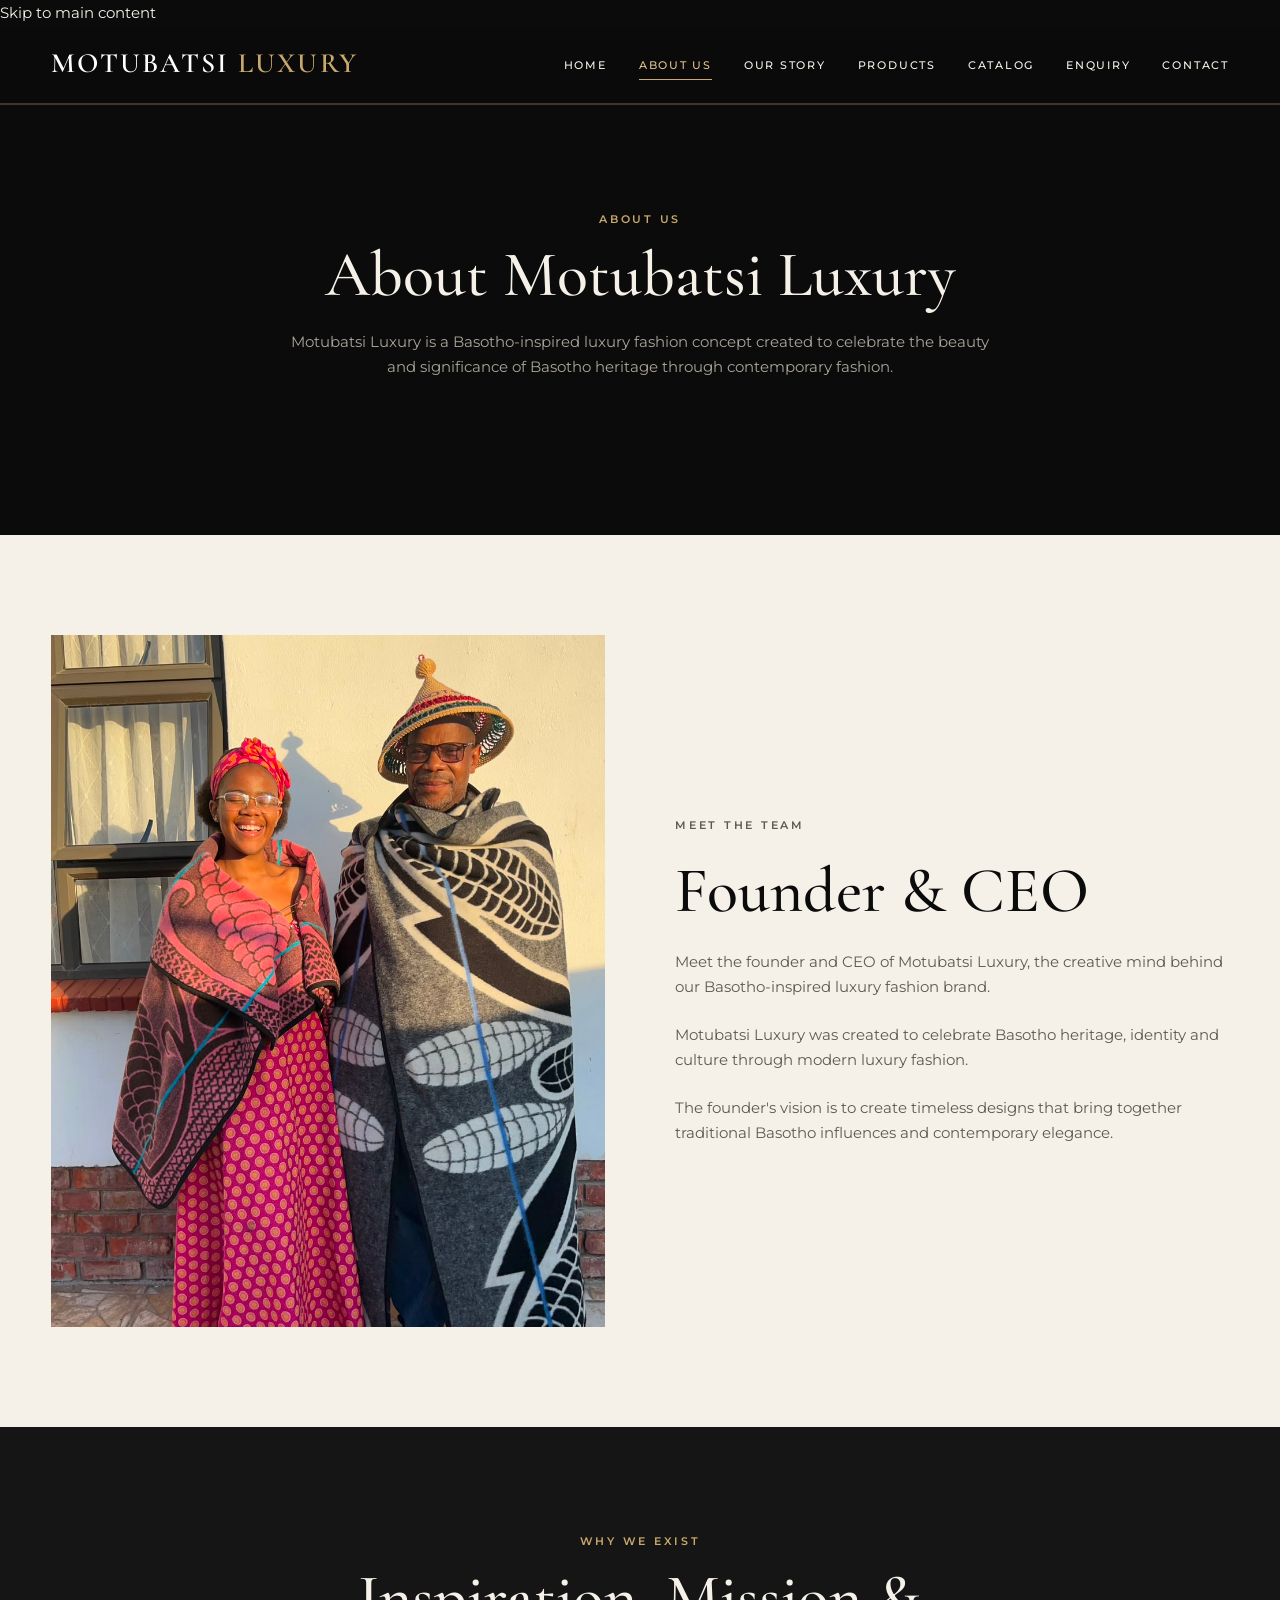
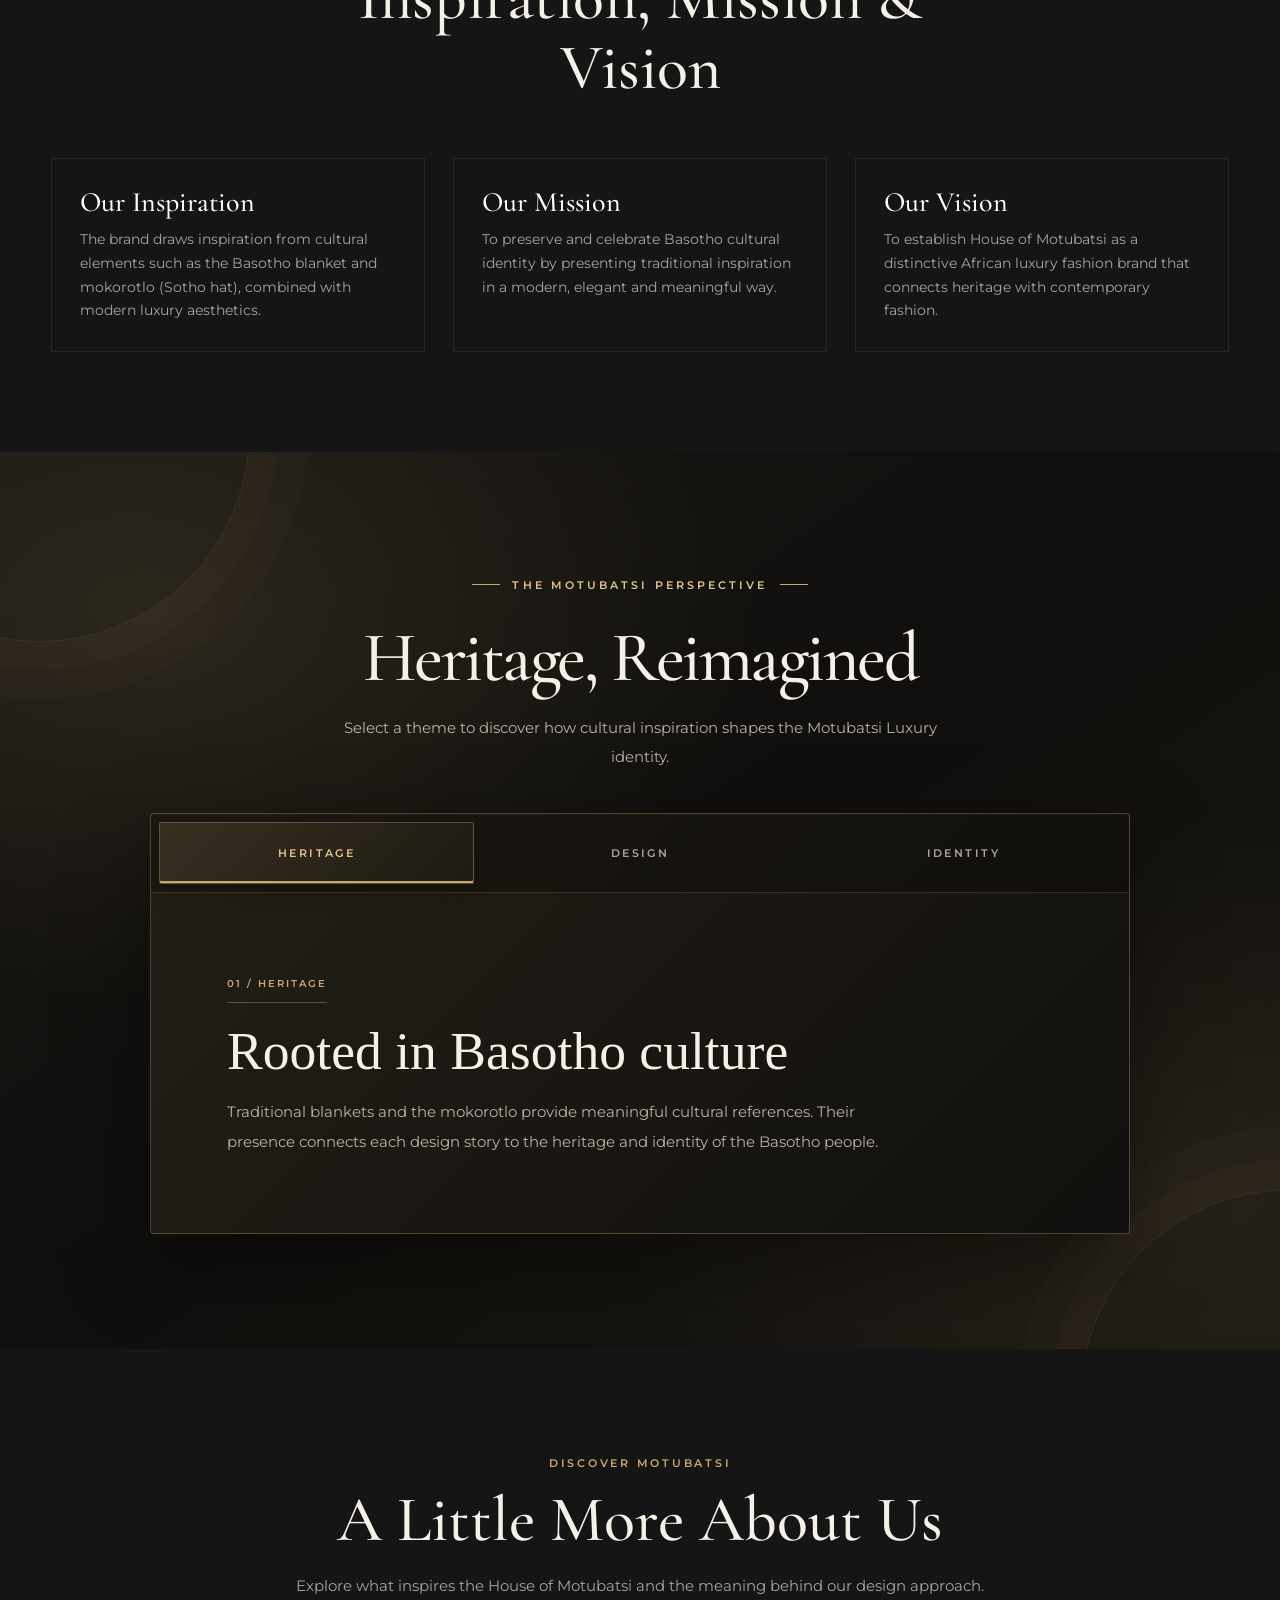
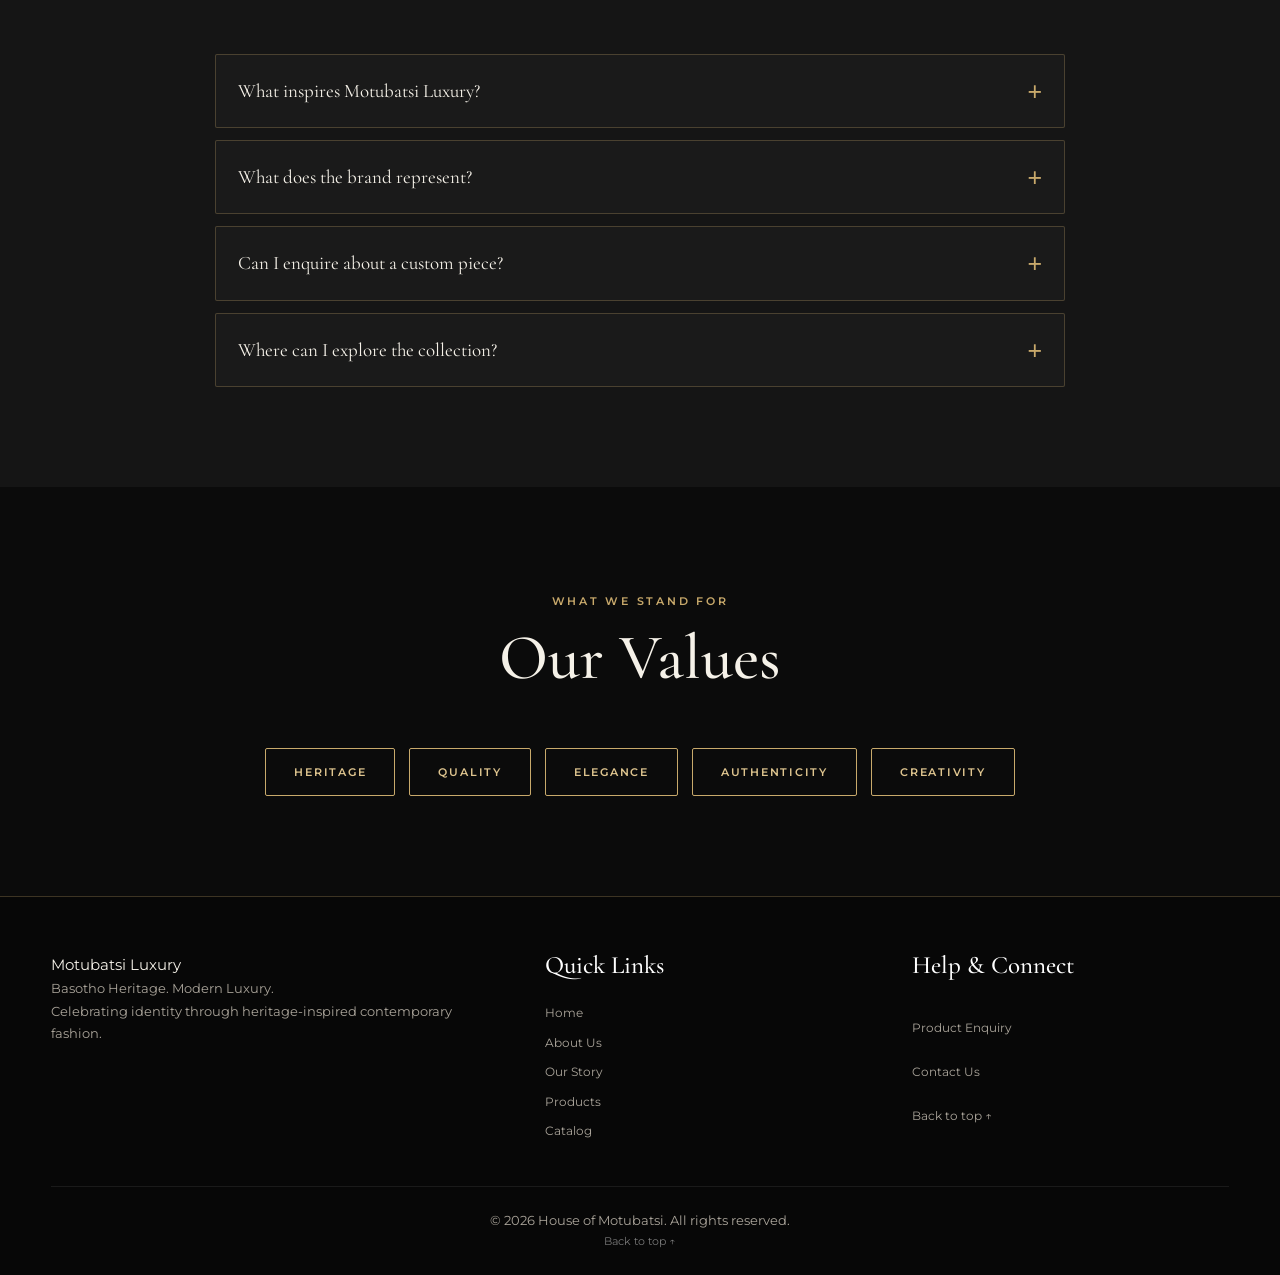
==== pages/about.html @ 379ce85e "Add quick links and skip navigation to every page" ====
<!DOCTYPE html>
<html lang="en">
<head>
    <!-- Defines the document type as HTML5. -->
    <meta charset="UTF-8">
    <!-- Sets the character encoding so text displays correctly. -->
    <meta name="viewport" content="width=device-width, initial-scale=1.0">
    <!-- Makes the page responsive on mobile and desktop screens. -->
    <meta name="description" content="Learn about House of Motubatsi and its Basotho-inspired luxury fashion concept.">
    <!-- Provides a description of the page for search engines and previews. -->
    <link rel="stylesheet" href="../assets/css/styles.css">
    <link rel="icon" src="../assets/images/logo.jpeg">
    <!-- Connects this page to the main stylesheet. -->
    <title>Motubatsi Luxury | About Us</title>
    <!-- Sets the title displayed in the browser tab. -->
</head>
<body id="top">
    <a class="skip-link" href="#main-content">Skip to main content</a>
    <!-- Contains all visible content of the webpage. -->

    <!-- Begins the website header and navigation area. -->
    <header class="site-header" id="site-header">
        <!-- Creates the navigation bar wrapper. -->
        <div class="navbar">
            <!-- Centers and arranges the navigation elements. -->
            <div class="nav-container">
                
                <!-- Creates the clickable brand logo and links it to the homepage. -->
                <a href="../index.html" class="brand">Motubatsi <span>Luxury</span></a>
                <!-- Highlights the word "Luxury" using the stylesheet's span styling. -->

                <!-- Begins the main navigation menu. -->
                <nav aria-label="Main navigation">
                    <!-- Contains all navigation links in an unordered list. -->
                    <ul class="nav-links" id="primary-navigation">
                        <!-- Creates the Home navigation item. -->
                        <li><a href="../index.html">Home</a></li>
                        <!-- Creates the active About Us navigation item. -->
                        <li><a href="./about.html" class="active">About Us</a></li>
                        <!-- Creates the Our Story navigation item. -->
                        <li><a href="./our-story.html">Our Story</a></li>
                        <!-- Creates the Products navigation item. -->
                        <li><a href="./product.html">Products</a></li>
                        <!-- Creates the Catalog navigation item. -->
                        <li><a href="./catalog.html">Catalog</a></li>
                        <!-- Creates the Enquiry navigation item. -->
                        <li><a href="./enquiry.html">Enquiry</a></li>
                        <!-- Creates the Contact navigation item. -->
                        <li><a href="./contact.html">Contact</a></li>
                    <!-- Closes the navigation list. -->
                    </ul>
                <!-- Closes the navigation container. -->
                </nav>

                <!-- Creates the mobile navigation menu button. -->
                <button class="menu-toggle" type="button" aria-label="Toggle navigation" aria-controls="primary-navigation" aria-expanded="false">&#9776;</button>
                <!-- Displays a hamburger icon and provides an accessible label. -->
            <!-- Closes the navigation container. -->
            </div>
        <!-- Closes the navbar wrapper. -->
        </div>
    <!-- Closes the website header. -->
    </header>

    <!-- Begins the main content of the About Us page. -->
    <main id="main-content" tabindex="-1">
        <!-- Creates the introductory About Us section. -->
        <section>
            <!-- Centers the section content and applies the standard header layout. -->
            <div class="container section-header">
                <!-- Displays the small section label. -->
                <p class="section-eyebrow">About Us</p>
                <!-- Displays the main page heading. -->
                <h1 class="section-title">About Motubatsi Luxury</h1>
                <!-- Provides the introductory description of the brand. -->
                <p class="section-text">
                    Motubatsi Luxury is a Basotho-inspired luxury fashion concept created to celebrate the
                    beauty and significance of Basotho heritage through contemporary fashion.
                <!-- Closes the introductory paragraph. -->
                </p>
            <!-- Closes the section header container. -->
            </div>
        <!-- Closes the introductory section. -->
        </section>

        <!-- Begins the founder and team section. -->
        <section class="about">
            <!-- Creates the responsive two-column About layout. -->
            <div class="container about-grid">
                <!-- Contains the founder image. -->
                <div class="about-image">
                    <!-- Displays the founder and CEO image with alternative text. -->
                    <img src="../assets/images/founder-ceo.jpeg" alt="Founder & CEO of Motubatsi Luxury">
                <!-- Closes the image container. -->
                </div>

                <!-- Contains information about the founder and brand. -->
                <div class="about-content">
                    <!-- Displays the small section label above the founder heading. -->
                    <p class="section-eyebrow">Meet the Team</p>
                    <!-- Displays the founder's role as a main heading. -->
                    <h2>Founder &amp; CEO</h2>
                    <!-- Introduces the founder and their role in the brand. -->
                    <p>
                        Meet the founder and CEO of Motubatsi Luxury, the creative mind behind our
                        Basotho-inspired luxury fashion brand.
                    <!-- Closes the founder introduction paragraph. -->
                    </p>
                    <!-- Explains the cultural purpose of Motubatsi Luxury. -->
                    <p>
                        Motubatsi Luxury was created to celebrate Basotho heritage, identity and culture
                        through modern luxury fashion.
                    <!-- Closes the brand purpose paragraph. -->
                    </p>
                    <!-- Explains the founder's design vision. -->
                    <p>
                        The founder's vision is to create timeless designs that bring together traditional
                        Basotho influences and contemporary elegance.
                    <!-- Closes the founder vision paragraph. -->
                    </p>
                <!-- Closes the founder content container. -->
                </div>
            <!-- Closes the About grid. -->
            </div>
        <!-- Closes the founder section. -->
        </section>

        <!-- Begins the inspiration, mission, and vision section. -->
        <section class="bg-dark">
            <!-- Centers the section content within the site's standard width. -->
            <div class="container">
                <!-- Creates the heading area for this section. -->
                <div class="section-header">
                    <!-- Displays the small section label. -->
                    <p class="section-eyebrow">Why We Exist</p>
                    <!-- Displays the section heading. -->
                    <h2 class="section-title">Inspiration, Mission &amp; Vision</h2>
                <!-- Closes the section header. -->
                </div>

                <!-- Creates the responsive card grid. -->
                <div class="card-grid">
                    <!-- Creates the Our Inspiration card. -->
                    <div class="card">
                        <!-- Provides spacing and styling for the card content. -->
                        <div class="card-content">
                            <!-- Displays the card heading. -->
                            <h3>Our Inspiration</h3>
                            <!-- Describes the cultural sources of inspiration. -->
                            <p>
                                The brand draws inspiration from cultural elements such as the Basotho blanket
                                and mokorotlo (Sotho hat), combined with modern luxury aesthetics.
                            <!-- Closes the inspiration description. -->
                            </p>
                        <!-- Closes the card content. -->
                        </div>
                    <!-- Closes the inspiration card. -->
                    </div>

                    <!-- Creates the Our Mission card. -->
                    <div class="card">
                        <!-- Provides spacing and styling for the card content. -->
                        <div class="card-content">
                            <!-- Displays the card heading. -->
                            <h3>Our Mission</h3>
                            <!-- Describes the mission of the brand. -->
                            <p>
                                To preserve and celebrate Basotho cultural identity by presenting traditional
                                inspiration in a modern, elegant and meaningful way.
                            <!-- Closes the mission description. -->
                            </p>
                        <!-- Closes the card content. -->
                        </div>
                    <!-- Closes the mission card. -->
                    </div>

                    <!-- Creates the Our Vision card. -->
                    <div class="card">
                        <!-- Provides spacing and styling for the card content. -->
                        <div class="card-content">
                            <!-- Displays the card heading. -->
                            <h3>Our Vision</h3>
                            <!-- Describes the long-term vision of the brand. -->
                            <p>
                                To establish House of Motubatsi as a distinctive African luxury fashion brand
                                that connects heritage with contemporary fashion.
                            <!-- Closes the vision description. -->
                            </p>
                        <!-- Closes the card content. -->
                        </div>
                    <!-- Closes the vision card. -->
                    </div>
                <!-- Closes the card grid. -->
                </div>
            <!-- Closes the main section container. -->
            </div>
        <!-- Closes the inspiration, mission, and vision section. -->
        </section>

        <!-- Interactive brand tabs: explore the brand's design pillars. -->
        <section class="brand-tabs-section" aria-labelledby="brand-tabs-title">
            <div class="container">
                <div class="section-header">
                    <p class="section-eyebrow">The Motubatsi Perspective</p>
                    <h2 class="section-title" id="brand-tabs-title">Heritage, Reimagined</h2>
                    <p class="section-text">Select a theme to discover how cultural inspiration shapes the Motubatsi Luxury identity.</p>
                </div>
                <div class="brand-tabs" data-tabs>
                    <div class="brand-tab-list" role="tablist" aria-label="Motubatsi design themes">
                        <button class="brand-tab is-active" id="tab-heritage" type="button" role="tab" aria-selected="true" aria-controls="panel-heritage" tabindex="0">Heritage</button>
                        <button class="brand-tab" id="tab-craft" type="button" role="tab" aria-selected="false" aria-controls="panel-craft" tabindex="-1">Design</button>
                        <button class="brand-tab" id="tab-identity" type="button" role="tab" aria-selected="false" aria-controls="panel-identity" tabindex="-1">Identity</button>
                    </div>
                    <div class="brand-tab-panels">
                        <article class="brand-tab-panel is-active" id="panel-heritage" role="tabpanel" aria-labelledby="tab-heritage" tabindex="0">
                            <span class="tab-index">01 / Heritage</span>
                            <h3>Rooted in Basotho culture</h3>
                            <p>Traditional blankets and the mokorotlo provide meaningful cultural references. Their presence connects each design story to the heritage and identity of the Basotho people.</p>
                        </article>
                        <article class="brand-tab-panel" id="panel-craft" role="tabpanel" aria-labelledby="tab-craft" tabindex="0" hidden>
                            <span class="tab-index">02 / Design</span>
                            <h3>Tradition meets modern elegance</h3>
                            <p>Motubatsi Luxury brings traditional inspiration into a contemporary fashion context, pairing cultural influence with refined silhouettes and a considered luxury aesthetic.</p>
                        </article>
                        <article class="brand-tab-panel" id="panel-identity" role="tabpanel" aria-labelledby="tab-identity" tabindex="0" hidden>
                            <span class="tab-index">03 / Identity</span>
                            <h3>Wear your story with pride</h3>
                            <p>The brand celebrates heritage, confidence and authenticity. Its purpose is to present Basotho identity in a way that feels meaningful, distinctive and relevant today.</p>
                        </article>
                    </div>
                </div>
            </div>
        </section>

        <!-- Interactive accordion: answers common questions about the brand. -->
        <section class="brand-faq bg-dark" aria-labelledby="brand-faq-title">
            <div class="container">
                <div class="section-header">
                    <p class="section-eyebrow">Discover Motubatsi</p>
                    <h2 class="section-title" id="brand-faq-title">A Little More About Us</h2>
                    <p class="section-text">Explore what inspires the House of Motubatsi and the meaning behind our design approach.</p>
                </div>
                <div class="faq-list">
                    <details class="faq-item">
                        <summary>What inspires Motubatsi Luxury?</summary>
                        <div class="faq-answer"><p>Our inspiration comes from Basotho heritage, including traditional blankets, the mokorotlo and the cultural identity of the Basotho people, interpreted through contemporary fashion.</p></div>
                    </details>
                    <details class="faq-item">
                        <summary>What does the brand represent?</summary>
                        <div class="faq-answer"><p>Motubatsi Luxury represents heritage, pride, confidence, sophistication and the celebration of Basotho identity through modern design.</p></div>
                    </details>
                    <details class="faq-item">
                        <summary>Can I enquire about a custom piece?</summary>
                        <div class="faq-answer"><p>Yes. Visit the Enquiry page to send a request about a product or a custom piece. Include the details of what you are looking for so the team can respond appropriately.</p></div>
                    </details>
                    <details class="faq-item">
                        <summary>Where can I explore the collection?</summary>
                        <div class="faq-answer"><p>Visit the Products or Catalog pages to browse the collection, search for pieces and filter items by category.</p></div>
                    </details>
                </div>
            </div>
        </section>

        <!-- Begins the values section. -->
        <section>
            <!-- Creates the centered section heading. -->
            <div class="container section-header">
                <!-- Displays the small section label. -->
                <p class="section-eyebrow">What We Stand For</p>
                <!-- Displays the values heading. -->
                <h2 class="section-title">Our Values</h2>
            <!-- Closes the section header. -->
            </div>

            <!-- Creates a flexible list of brand values. -->
            <div class="container">
                <!-- Uses inline styling to center and wrap the value buttons. -->
                <ul style="display:flex; flex-wrap:wrap; gap: 14px; justify-content:center;">
                    <!-- Displays Heritage as a non-clickable styled value. -->
                    <li class="btn btn-outline" style="pointer-events:none;">Heritage</li>
                    <!-- Displays Quality as a non-clickable styled value. -->
                    <li class="btn btn-outline" style="pointer-events:none;">Quality</li>
                    <!-- Displays Elegance as a non-clickable styled value. -->
                    <li class="btn btn-outline" style="pointer-events:none;">Elegance</li>
                    <!-- Displays Authenticity as a non-clickable styled value. -->
                    <li class="btn btn-outline" style="pointer-events:none;">Authenticity</li>
                    <!-- Displays Creativity as a non-clickable styled value. -->
                    <li class="btn btn-outline" style="pointer-events:none;">Creativity</li>
                <!-- Closes the values list. -->
                </ul>
            <!-- Closes the values container. -->
            </div>
        <!-- Closes the values section. -->
        </section>
    <!-- Closes the main page content. -->
    </main>

    <!-- Begins the website footer. -->
    <footer class="site-footer"><div class="container"><div class="footer-grid">
<div class="footer-brand"><a class="footer-brand-name" href="../index.html">Motubatsi <span>Luxury</span></a><p>Basotho Heritage. Modern Luxury.</p><p class="footer-note">Celebrating identity through heritage-inspired contemporary fashion.</p></div>
<div class="footer-links"><h2 class="footer-title">Quick Links</h2><a href="../index.html">Home</a><a href="../pages/about.html">About Us</a><a href="../pages/our-story.html">Our Story</a><a href="../pages/product.html">Products</a><a href="../pages/catalog.html">Catalog</a></div>
<div class="footer-links"><h2 class="footer-title">Help &amp; Connect</h2><a href="../pages/enquiry.html">Product Enquiry</a><a href="../pages/contact.html">Contact Us</a><a href="#top">Back to top <span aria-hidden="true">↑</span></a></div>
</div><div class="footer-bottom"><p>&copy; 2026 House of Motubatsi. All rights reserved.</p><a class="back-to-top" href="#top">Back to top <span aria-hidden="true">↑</span></a></div></div></footer>

    <!-- Loads the JavaScript file used for website interactions. -->
    <script src="../assets/js/main.js"></script>
    <!-- Closes the body and document. -->
</body>
</html>
---- assets/css/styles.css ----
/* =========================================================
   Motubatsi Luxury
   Main stylesheet
   ========================================================= */

@import url('https://fonts.googleapis.com/css2?family=Cormorant+Garamond:wght@400;500;600;700&family=Montserrat:wght@300;400;500;600&display=swap');

/* Begins this CSS rule or grouped selector. */
:root {
    /* Defines the --black custom property value. */
    --black: #0b0b0b;
    /* Defines the --charcoal custom property value. */
    --charcoal: #151515;
    /* Defines the --dark custom property value. */
    --dark: #202020;
    /* Defines the --cream custom property value. */
    --cream: #f5f1e8;
    /* Defines the --white custom property value. */
    --white: #ffffff;
    /* Defines the --gold custom property value. */
    --gold: #c8a96b;
    /* Defines the --gold-light custom property value. */
    --gold-light: #dfc58f;
    /* Defines the --muted custom property value. */
    --muted: #aaa49a;
    /* Defines the --border custom property value. */
    --border: rgba(200, 169, 107, 0.28);

    /* Defines the --font-display custom property value. */
    --font-display: "Cormorant Garamond", Georgia, serif;
    /* Defines the --font-body custom property value. */
    --font-body: "Montserrat", Arial, sans-serif;

    /* Defines the --container custom property value. */
    --container: 1180px;
    /* Defines the --radius custom property value. */
    --radius: 2px;
    /* Defines the --shadow custom property value. */
    --shadow: 0 18px 50px rgba(0, 0, 0, 0.25);
    /* Defines the --transition custom property value. */
    --transition: 0.3s ease;
}

/* ---------- Reset ---------- */

*,
*::before,
/* Begins this CSS rule or grouped selector. */
*::after {
    /* Sets the box-sizing CSS property. */
    box-sizing: border-box;
    /* Sets the margin CSS property. */
    margin: 0;
    /* Sets the padding CSS property. */
    padding: 0;
}

/* Begins this CSS rule or grouped selector. */
html {
    /* Sets the scroll-behavior CSS property. */
    scroll-behavior: smooth;
}

/* Begins this CSS rule or grouped selector. */
body {
    /* Sets the min-height CSS property. */
    min-height: 100vh;
    /* Sets the background CSS property. */
    background: var(--black);
    /* Sets the color CSS property. */
    color: var(--cream);
    /* Sets the font-family CSS property. */
    font-family: var(--font-body);
    /* Sets the font-size CSS property. */
    font-size: 15px;
    /* Sets the font-weight CSS property. */
    font-weight: 400;
    /* Sets the line-height CSS property. */
    line-height: 1.7;
}

/* Begins this CSS rule or grouped selector. */
img {
    /* Sets the display CSS property. */
    display: block;
    /* Sets the max-width CSS property. */
    max-width: 100%;
    /* Sets the height CSS property. */
    height: auto;
}

/* Begins this CSS rule or grouped selector. */
a {
    /* Sets the color CSS property. */
    color: inherit;
    /* Sets the text-decoration CSS property. */
    text-decoration: none;
}

button,
input,
textarea,
/* Begins this CSS rule or grouped selector. */
select {
    /* Sets the font CSS property. */
    font: inherit;
}

/* Begins this CSS rule or grouped selector. */
button {
    /* Sets the cursor CSS property. */
    cursor: pointer;
}

ul,
/* Begins this CSS rule or grouped selector. */
ol {
    /* Sets the list-style CSS property. */
    list-style: none;
}

/* ---------- Global layout ---------- */

/* Begins this CSS rule or grouped selector. */
.container {
    /* Sets the width CSS property. */
    width: min(92%, var(--container));
    /* Sets the margin-inline CSS property. */
    margin-inline: auto;
}

/* Begins this CSS rule or grouped selector. */
section {
    /* Sets the padding CSS property. */
    padding: 100px 0;
}

/* Begins this CSS rule or grouped selector. */
.section-header {
    /* Sets the max-width CSS property. */
    max-width: 700px;
    /* Sets the margin CSS property. */
    margin: 0 auto 55px;
    /* Sets the text-align CSS property. */
    text-align: center;
}

/* Begins this CSS rule or grouped selector. */
.section-eyebrow {
    /* Sets the display CSS property. */
    display: inline-block;
    /* Sets the margin-bottom CSS property. */
    margin-bottom: 12px;
    /* Sets the color CSS property. */
    color: var(--gold);
    /* Sets the font-size CSS property. */
    font-size: 11px;
    /* Sets the font-weight CSS property. */
    font-weight: 600;
    /* Sets the letter-spacing CSS property. */
    letter-spacing: 0.25em;
    /* Sets the text-transform CSS property. */
    text-transform: uppercase;
}

.section-title,
h1,
h2,
h3,
/* Begins this CSS rule or grouped selector. */
h4 {
    /* Sets the font-family CSS property. */
    font-family: var(--font-display);
    /* Sets the font-weight CSS property. */
    font-weight: 500;
    /* Sets the line-height CSS property. */
    line-height: 1.1;
}

/* Begins this CSS rule or grouped selector. */
.section-title {
    /* Sets the font-size CSS property. */
    font-size: clamp(2.4rem, 5vw, 4.2rem);
}

/* Begins this CSS rule or grouped selector. */
.section-text {
    /* Sets the margin-top CSS property. */
    margin-top: 18px;
    /* Sets the color CSS property. */
    color: var(--muted);
}

/* ---------- Header / Navigation ---------- */

header,
.site-header,
/* Begins this CSS rule or grouped selector. */
.navbar {
    /* Sets the position CSS property. */
    position: relative;
    /* Sets the z-index CSS property. */
    z-index: 1000;
}

.site-header,
/* Begins this CSS rule or grouped selector. */
.navbar {
    /* Sets the width CSS property. */
    width: 100%;
    /* Sets the background CSS property. */
    background: rgba(11, 11, 11, 0.96);
    /* Sets the border-bottom CSS property. */
    border-bottom: 1px solid var(--border);
}

/* Begins this CSS rule or grouped selector. */
.navbar {
    /* Sets the min-height CSS property. */
    min-height: 78px;
    /* Sets the display CSS property. */
    display: flex;
    /* Sets the align-items CSS property. */
    align-items: center;
}

.navbar .container,
/* Begins this CSS rule or grouped selector. */
.nav-container {
    /* Sets the display CSS property. */
    display: flex;
    /* Sets the align-items CSS property. */
    align-items: center;
    /* Sets the justify-content CSS property. */
    justify-content: space-between;
    /* Sets the gap CSS property. */
    gap: 30px;
    /* Sets the width CSS property. */
    width: min(92%, var(--container));
    /* Sets the margin-inline CSS property. */
    margin-inline: auto;
}

.logo,
/* Begins this CSS rule or grouped selector. */
.brand {
    /* Sets the color CSS property. */
    color: var(--white);
    /* Sets the font-family CSS property. */
    font-family: var(--font-display);
    /* Sets the font-size CSS property. */
    font-size: 28px;
    /* Sets the font-weight CSS property. */
    font-weight: 600;
    /* Sets the letter-spacing CSS property. */
    letter-spacing: 0.08em;
    /* Sets the text-transform CSS property. */
    text-transform: uppercase;
}

.logo span,
/* Begins this CSS rule or grouped selector. */
.brand span {
    /* Sets the color CSS property. */
    color: var(--gold);
}

.nav-links,
/* Begins this CSS rule or grouped selector. */
nav ul {
    /* Sets the display CSS property. */
    display: flex;
    /* Sets the align-items CSS property. */
    align-items: center;
    /* Sets the gap CSS property. */
    gap: 32px;
}

.nav-links a,
/* Begins this CSS rule or grouped selector. */
nav ul a {
    /* Sets the position CSS property. */
    position: relative;
    /* Sets the color CSS property. */
    color: var(--cream);
    /* Sets the font-size CSS property. */
    font-size: 11px;
    /* Sets the font-weight CSS property. */
    font-weight: 500;
    /* Sets the letter-spacing CSS property. */
    letter-spacing: 0.16em;
    /* Sets the text-transform CSS property. */
    text-transform: uppercase;
    /* Sets the transition CSS property. */
    transition: color var(--transition);
}

.nav-links a::after,
/* Begins this CSS rule or grouped selector. */
nav ul a::after {
    /* Sets the content CSS property. */
    content: "";
    /* Sets the position CSS property. */
    position: absolute;
    /* Sets the left CSS property. */
    left: 0;
    /* Sets the bottom CSS property. */
    bottom: -8px;
    /* Sets the width CSS property. */
    width: 0;
    /* Sets the height CSS property. */
    height: 1px;
    /* Sets the background CSS property. */
    background: var(--gold);
    /* Sets the transition CSS property. */
    transition: width var(--transition);
}

.nav-links a:hover,
.nav-links a.active,
nav ul a:hover,
/* Begins this CSS rule or grouped selector. */
nav ul a.active {
    /* Sets the color CSS property. */
    color: var(--gold-light);
}

.nav-links a:hover::after,
.nav-links a.active::after,
nav ul a:hover::after,
/* Begins this CSS rule or grouped selector. */
nav ul a.active::after {
    /* Sets the width CSS property. */
    width: 100%;
}

/* ---------- Hero ---------- */

/* Begins this CSS rule or grouped selector. */
.hero {
    /* Sets the position CSS property. */
    position: relative;
    /* Sets the min-height CSS property. */
    min-height: 78vh;
    /* Sets the display CSS property. */
    display: grid;
    /* Sets the place-items CSS property. */
    place-items: center;
    /* Sets the overflow CSS property. */
    overflow: hidden;
    background:
        linear-gradient(rgba(0, 0, 0, 0.52), rgba(0, 0, 0, 0.7)),
        /* Sets the url("../images/hero-background.jpeg") center/cover no-repeat; CSS property. */
        url("../images/hero-background.jpeg") center/cover no-repeat;
}

/* Begins this CSS rule or grouped selector. */
.hero::after {
    /* Sets the content CSS property. */
    content: "";
    /* Sets the position CSS property. */
    position: absolute;
    /* Sets the inset CSS property. */
    inset: 0;
    background: linear-gradient(
        90deg,
        rgba(0, 0, 0, 0.55),
        transparent 65%
    /* Sets the ); CSS property. */
    );
    /* Sets the pointer-events CSS property. */
    pointer-events: none;
}

/* Begins this CSS rule or grouped selector. */
.hero-content {
    /* Sets the position CSS property. */
    position: relative;
    /* Sets the z-index CSS property. */
    z-index: 1;
    /* Sets the width CSS property. */
    width: min(92%, 900px);
    /* Sets the text-align CSS property. */
    text-align: center;
}

/* Begins this CSS rule or grouped selector. */
.hero-eyebrow {
    /* Sets the margin-bottom CSS property. */
    margin-bottom: 18px;
    /* Sets the color CSS property. */
    color: var(--gold-light);
    /* Sets the font-size CSS property. */
    font-size: 12px;
    /* Sets the font-weight CSS property. */
    font-weight: 500;
    /* Sets the letter-spacing CSS property. */
    letter-spacing: 0.3em;
    /* Sets the text-transform CSS property. */
    text-transform: uppercase;
}

/* Begins this CSS rule or grouped selector. */
.hero h1 {
    /* Sets the color CSS property. */
    color: var(--white);
    /* Sets the font-size CSS property. */
    font-size: clamp(3.5rem, 8vw, 7rem);
    /* Sets the letter-spacing CSS property. */
    letter-spacing: 0.015em;
}

/* Begins this CSS rule or grouped selector. */
.hero p {
    /* Sets the max-width CSS property. */
    max-width: 650px;
    /* Sets the margin CSS property. */
    margin: 25px auto 35px;
    /* Sets the color CSS property. */
    color: #ddd8ce;
    /* Sets the font-size CSS property. */
    font-size: 16px;
}

/* ---------- Buttons ---------- */

.btn,
/* Begins this CSS rule or grouped selector. */
button.btn {
    /* Sets the display CSS property. */
    display: inline-flex;
    /* Sets the align-items CSS property. */
    align-items: center;
    /* Sets the justify-content CSS property. */
    justify-content: center;
    /* Sets the min-height CSS property. */
    min-height: 48px;
    /* Sets the padding CSS property. */
    padding: 0 28px;
    /* Sets the border CSS property. */
    border: 1px solid var(--gold);
    /* Sets the border-radius CSS property. */
    border-radius: var(--radius);
    /* Sets the background CSS property. */
    background: var(--gold);
    /* Sets the color CSS property. */
    color: var(--black);
    /* Sets the font-size CSS property. */
    font-size: 11px;
    /* Sets the font-weight CSS property. */
    font-weight: 600;
    /* Sets the letter-spacing CSS property. */
    letter-spacing: 0.16em;
    /* Sets the text-transform CSS property. */
    text-transform: uppercase;
    transition:
        background var(--transition),
        color var(--transition),
        transform var(--transition),
        /* Sets the box-shadow var(--transition); CSS property. */
        box-shadow var(--transition);
}

.btn:hover,
/* Begins this CSS rule or grouped selector. */
button.btn:hover {
    /* Sets the background CSS property. */
    background: transparent;
    /* Sets the color CSS property. */
    color: var(--gold-light);
    /* Sets the transform CSS property. */
    transform: translateY(-2px);
    /* Sets the box-shadow CSS property. */
    box-shadow: 0 10px 30px rgba(200, 169, 107, 0.12);
}

/* Begins this CSS rule or grouped selector. */
.btn-outline {
    /* Sets the background CSS property. */
    background: transparent;
    /* Sets the color CSS property. */
    color: var(--gold-light);
}

/* Begins this CSS rule or grouped selector. */
.btn-outline:hover {
    /* Sets the background CSS property. */
    background: var(--gold);
    /* Sets the color CSS property. */
    color: var(--black);
}

/* ---------- Cards / Services ---------- */

.grid,
.card-grid,
/* Begins this CSS rule or grouped selector. */
.services-grid {
    /* Sets the display CSS property. */
    display: grid;
    /* Sets the grid-template-columns CSS property. */
    grid-template-columns: repeat(3, minmax(0, 1fr));
    /* Sets the gap CSS property. */
    gap: 28px;
}

.card,
/* Begins this CSS rule or grouped selector. */
.service-card {
    /* Sets the overflow CSS property. */
    overflow: hidden;
    /* Sets the background CSS property. */
    background: var(--charcoal);
    /* Sets the border CSS property. */
    border: 1px solid rgba(255, 255, 255, 0.07);
    transition:
        transform var(--transition),
        border-color var(--transition),
        /* Sets the box-shadow var(--transition); CSS property. */
        box-shadow var(--transition);
}

.card:hover,
/* Begins this CSS rule or grouped selector. */
.service-card:hover {
    /* Sets the transform CSS property. */
    transform: translateY(-6px);
    /* Sets the border-color CSS property. */
    border-color: var(--border);
    /* Sets the box-shadow CSS property. */
    box-shadow: var(--shadow);
}

.card-image,
/* Begins this CSS rule or grouped selector. */
.service-image {
    /* Sets the aspect-ratio CSS property. */
    aspect-ratio: 4 / 3;
    /* Sets the overflow CSS property. */
    overflow: hidden;
    /* Sets the background CSS property. */
    background: var(--dark);
}

.card-image img,
/* Begins this CSS rule or grouped selector. */
.service-image img {
    /* Sets the width CSS property. */
    width: 100%;
    /* Sets the height CSS property. */
    height: 100%;
    /* Sets the object-fit CSS property. */
    object-fit: cover;
    /* Sets the transition CSS property. */
    transition: transform 0.6s ease;
}

.card:hover img,
/* Begins this CSS rule or grouped selector. */
.service-card:hover img {
    /* Sets the transform CSS property. */
    transform: scale(1.04);
}

.card-content,
/* Begins this CSS rule or grouped selector. */
.service-content {
    /* Sets the padding CSS property. */
    padding: 28px;
}

.card h3,
/* Begins this CSS rule or grouped selector. */
.service-card h3 {
    /* Sets the margin-bottom CSS property. */
    margin-bottom: 10px;
    /* Sets the color CSS property. */
    color: var(--white);
    /* Sets the font-size CSS property. */
    font-size: 28px;
}

.card p,
/* Begins this CSS rule or grouped selector. */
.service-card p {
    /* Sets the color CSS property. */
    color: var(--muted);
    /* Sets the font-size CSS property. */
    font-size: 14px;
}

/* ---------- About ---------- */

/* Begins this CSS rule or grouped selector. */
.about {
    /* Sets the background CSS property. */
    background: var(--cream);
    /* Sets the color CSS property. */
    color: var(--black);
}

/* Begins this CSS rule or grouped selector. */
.about .section-text {
    /* Sets the color CSS property. */
    color: #5e5a53;
}

/* Begins this CSS rule or grouped selector. */
.about-grid {
    /* Sets the display CSS property. */
    display: grid;
    /* Sets the grid-template-columns CSS property. */
    grid-template-columns: 1fr 1fr;
    /* Sets the align-items CSS property. */
    align-items: center;
    /* Sets the gap CSS property. */
    gap: 70px;
}

/* Begins this CSS rule or grouped selector. */
.about-image {
    /* Sets the overflow CSS property. */
    overflow: hidden;
}

/* Begins this CSS rule or grouped selector. */
.about-image img {
    /* Sets the width CSS property. */
    width: 100%;
    /* Sets the aspect-ratio CSS property. */
    aspect-ratio: 4 / 5;
    /* Sets the object-fit CSS property. */
    object-fit: cover;
}

/* Begins this CSS rule or grouped selector. */
.about-content h2 {
    /* Sets the font-size CSS property. */
    font-size: clamp(2.7rem, 5vw, 4.5rem);
}

/* Begins this CSS rule or grouped selector. */
.about-content p {
    /* Sets the margin CSS property. */
    margin: 22px 0;
    /* Sets the color CSS property. */
    color: #5e5a53;
}

/* ---------- Gallery ---------- */

/* Begins this CSS rule or grouped selector. */
.gallery {
    /* Sets the display CSS property. */
    display: grid;
    /* Sets the grid-template-columns CSS property. */
    grid-template-columns: repeat(12, 1fr);
    /* Sets the gap CSS property. */
    gap: 10px;
}

/* Begins this CSS rule or grouped selector. */
.gallery-item {
    /* Sets the position CSS property. */
    position: relative;
    /* Sets the min-height CSS property. */
    min-height: 260px;
    /* Sets the overflow CSS property. */
    overflow: hidden;
}

/* Begins this CSS rule or grouped selector. */
.gallery-item:nth-child(1) {
    /* Sets the grid-column CSS property. */
    grid-column: span 7;
}

/* Begins this CSS rule or grouped selector. */
.gallery-item:nth-child(2) {
    /* Sets the grid-column CSS property. */
    grid-column: span 5;
}

.gallery-item:nth-child(3),
.gallery-item:nth-child(4),
/* Begins this CSS rule or grouped selector. */
.gallery-item:nth-child(5) {
    /* Sets the grid-column CSS property. */
    grid-column: span 4;
}

/* Begins this CSS rule or grouped selector. */
.gallery-item img {
    /* Sets the width CSS property. */
    width: 100%;
    /* Sets the height CSS property. */
    height: 100%;
    /* Sets the object-fit CSS property. */
    object-fit: cover;
    /* Sets the transition CSS property. */
    transition: transform 0.7s ease;
}

/* Begins this CSS rule or grouped selector. */
.gallery-item:hover img {
    /* Sets the transform CSS property. */
    transform: scale(1.06);
}

/* ---------- Contact ---------- */

/* Begins this CSS rule or grouped selector. */
.contact {
    /* Sets the background CSS property. */
    background: var(--charcoal);
}

/* Begins this CSS rule or grouped selector. */
.contact-grid {
    /* Sets the display CSS property. */
    display: grid;
    /* Sets the grid-template-columns CSS property. */
    grid-template-columns: 0.8fr 1.2fr;
    /* Sets the gap CSS property. */
    gap: 70px;
}

/* Begins this CSS rule or grouped selector. */
.contact-details {
    /* Sets the display CSS property. */
    display: grid;
    /* Sets the gap CSS property. */
    gap: 25px;
}

/* Begins this CSS rule or grouped selector. */
.contact-details h3 {
    /* Sets the margin-bottom CSS property. */
    margin-bottom: 5px;
    /* Sets the color CSS property. */
    color: var(--gold-light);
    /* Sets the font-size CSS property. */
    font-size: 24px;
}

/* Begins this CSS rule or grouped selector. */
.contact-details p {
    /* Sets the color CSS property. */
    color: var(--muted);
}

/* Begins this CSS rule or grouped selector. */
.contact-form {
    /* Sets the display CSS property. */
    display: grid;
    /* Sets the gap CSS property. */
    gap: 18px;
}

/* Begins this CSS rule or grouped selector. */
.form-group {
    /* Sets the display CSS property. */
    display: grid;
    /* Sets the gap CSS property. */
    gap: 8px;
}

/* Begins this CSS rule or grouped selector. */
.form-group label {
    /* Sets the color CSS property. */
    color: var(--cream);
    /* Sets the font-size CSS property. */
    font-size: 11px;
    /* Sets the font-weight CSS property. */
    font-weight: 600;
    /* Sets the letter-spacing CSS property. */
    letter-spacing: 0.15em;
    /* Sets the text-transform CSS property. */
    text-transform: uppercase;
}

.form-group input,
.form-group textarea,
/* Begins this CSS rule or grouped selector. */
.form-group select {
    /* Sets the width CSS property. */
    width: 100%;
    /* Sets the padding CSS property. */
    padding: 14px 16px;
    /* Sets the border CSS property. */
    border: 1px solid rgba(255, 255, 255, 0.13);
    /* Sets the border-radius CSS property. */
    border-radius: var(--radius);
    /* Sets the outline CSS property. */
    outline: none;
    /* Sets the background CSS property. */
    background: var(--black);
    /* Sets the color CSS property. */
    color: var(--white);
    /* Sets the transition CSS property. */
    transition: border-color var(--transition);
}

/* Begins this CSS rule or grouped selector. */
.form-group textarea {
    /* Sets the min-height CSS property. */
    min-height: 150px;
    /* Sets the resize CSS property. */
    resize: vertical;
}

.form-group input:focus,
.form-group textarea:focus,
/* Begins this CSS rule or grouped selector. */
.form-group select:focus {
    /* Sets the border-color CSS property. */
    border-color: var(--gold);
}

/* ---------- Footer ---------- */

footer,
/* Begins this CSS rule or grouped selector. */
.site-footer {
    /* Sets the padding CSS property. */
    padding: 55px 0 25px;
    /* Sets the background CSS property. */
    background: #070707;
    /* Sets the border-top CSS property. */
    border-top: 1px solid var(--border);
}

/* Begins this CSS rule or grouped selector. */
.footer-grid {
    /* Sets the display CSS property. */
    display: grid;
    /* Sets the grid-template-columns CSS property. */
    grid-template-columns: 1.4fr 1fr 1fr;
    /* Sets the gap CSS property. */
    gap: 50px;
    /* Sets the padding-bottom CSS property. */
    padding-bottom: 45px;
}

/* Begins this CSS rule or grouped selector. */
.footer-title {
    /* Sets the margin-bottom CSS property. */
    margin-bottom: 15px;
    /* Sets the color CSS property. */
    color: var(--white);
    /* Sets the font-family CSS property. */
    font-family: var(--font-display);
    /* Sets the font-size CSS property. */
    font-size: 25px;
}

footer p,
/* Begins this CSS rule or grouped selector. */
.site-footer p {
    /* Sets the color CSS property. */
    color: var(--muted);
    /* Sets the font-size CSS property. */
    font-size: 13px;
}

/* Begins this CSS rule or grouped selector. */
.footer-links {
    /* Sets the display CSS property. */
    display: grid;
    /* Sets the gap CSS property. */
    gap: 9px;
}

/* Begins this CSS rule or grouped selector. */
.footer-links a {
    /* Sets the color CSS property. */
    color: var(--muted);
    /* Sets the font-size CSS property. */
    font-size: 12px;
    /* Sets the transition CSS property. */
    transition: color var(--transition);
}

/* Begins this CSS rule or grouped selector. */
.footer-links a:hover {
    /* Sets the color CSS property. */
    color: var(--gold-light);
}

/* Begins this CSS rule or grouped selector. */
.footer-bottom {
    /* Sets the padding-top CSS property. */
    padding-top: 22px;
    /* Sets the border-top CSS property. */
    border-top: 1px solid rgba(255, 255, 255, 0.08);
    /* Sets the color CSS property. */
    color: #777;
    /* Sets the font-size CSS property. */
    font-size: 11px;
    /* Sets the text-align CSS property. */
    text-align: center;
}

/* ---------- Utility classes ---------- */

/* Begins this CSS rule or grouped selector. */
.text-center {
    /* Sets the text-align CSS property. */
    text-align: center;
}

/* Begins this CSS rule or grouped selector. */
.text-gold {
    /* Sets the color CSS property. */
    color: var(--gold);
}

/* Begins this CSS rule or grouped selector. */
.bg-dark {
    /* Sets the background CSS property. */
    background: var(--charcoal);
}

/* Begins this CSS rule or grouped selector. */
.bg-black {
    /* Sets the background CSS property. */
    background: var(--black);
}

/* Sets the .mt-1 { margin-top CSS property. */
.mt-1 { margin-top: 10px; }
/* Sets the .mt-2 { margin-top CSS property. */
.mt-2 { margin-top: 20px; }
/* Sets the .mt-3 { margin-top CSS property. */
.mt-3 { margin-top: 30px; }
/* Sets the .mb-1 { margin-bottom CSS property. */
.mb-1 { margin-bottom: 10px; }
/* Sets the .mb-2 { margin-bottom CSS property. */
.mb-2 { margin-bottom: 20px; }
/* Sets the .mb-3 { margin-bottom CSS property. */
.mb-3 { margin-bottom: 30px; }

/* ---------- Mobile navigation ---------- */

/* Begins this CSS rule or grouped selector. */
.menu-toggle {
    /* Sets the display CSS property. */
    display: none;
    /* Sets the border CSS property. */
    border: 0;
    /* Sets the background CSS property. */
    background: transparent;
    /* Sets the color CSS property. */
    color: var(--white);
    /* Sets the font-size CSS property. */
    font-size: 24px;
}

/* ---------- Responsive ---------- */

/* Begins this CSS rule or grouped selector. */
@media (max-width: 900px) {
    /* Begins this CSS rule or grouped selector. */
    section {
        /* Sets the padding CSS property. */
        padding: 75px 0;
    }

    .nav-links,
    /* Begins this CSS rule or grouped selector. */
    nav ul {
        /* Sets the gap CSS property. */
        gap: 18px;
    }

    .about-grid,
    /* Begins this CSS rule or grouped selector. */
    .contact-grid {
        /* Sets the grid-template-columns CSS property. */
        grid-template-columns: 1fr;
        /* Sets the gap CSS property. */
        gap: 45px;
    }

    .grid,
    .card-grid,
    /* Begins this CSS rule or grouped selector. */
    .services-grid {
        /* Sets the grid-template-columns CSS property. */
        grid-template-columns: repeat(2, minmax(0, 1fr));
    }

    /* Begins this CSS rule or grouped selector. */
    .footer-grid {
        /* Sets the grid-template-columns CSS property. */
        grid-template-columns: 1fr 1fr;
    }
}

/* Begins this CSS rule or grouped selector. */
@media (max-width: 650px) {
    /* Begins this CSS rule or grouped selector. */
    section {
        /* Sets the padding CSS property. */
        padding: 60px 0;
    }

    /* Begins this CSS rule or grouped selector. */
    .navbar {
        /* Sets the min-height CSS property. */
        min-height: 68px;
    }

    /* Begins this CSS rule or grouped selector. */
    .menu-toggle {
        /* Sets the display CSS property. */
        display: block;
    }

    .nav-links,
    /* Begins this CSS rule or grouped selector. */
    nav ul {
        /* Sets the display CSS property. */
        display: none;
        /* Sets the position CSS property. */
        position: absolute;
        /* Sets the top CSS property. */
        top: 100%;
        /* Sets the left CSS property. */
        left: 0;
        /* Sets the right CSS property. */
        right: 0;
        /* Sets the flex-direction CSS property. */
        flex-direction: column;
        /* Sets the align-items CSS property. */
        align-items: stretch;
        /* Sets the gap CSS property. */
        gap: 0;
        /* Sets the padding CSS property. */
        padding: 12px 6%;
        /* Sets the background CSS property. */
        background: var(--black);
        /* Sets the border-bottom CSS property. */
        border-bottom: 1px solid var(--border);
    }

    .nav-links.open,
    /* Begins this CSS rule or grouped selector. */
    nav ul.open {
        /* Sets the display CSS property. */
        display: flex;
    }

    .nav-links a,
    /* Begins this CSS rule or grouped selector. */
    nav ul a {
        /* Sets the display CSS property. */
        display: block;
        /* Sets the padding CSS property. */
        padding: 14px 0;
    }

    /* Begins this CSS rule or grouped selector. */
    .hero {
        /* Sets the min-height CSS property. */
        min-height: 72vh;
    }

    /* Begins this CSS rule or grouped selector. */
    .hero h1 {
        /* Sets the font-size CSS property. */
        font-size: clamp(3rem, 15vw, 5rem);
    }

    .grid,
    .card-grid,
    /* Begins this CSS rule or grouped selector. */
    .services-grid {
        /* Sets the grid-template-columns CSS property. */
        grid-template-columns: 1fr;
    }

    /* Begins this CSS rule or grouped selector. */
    .gallery {
        /* Sets the grid-template-columns CSS property. */
        grid-template-columns: 1fr;
    }

    .gallery-item,
    .gallery-item:nth-child(1),
    .gallery-item:nth-child(2),
    .gallery-item:nth-child(3),
    .gallery-item:nth-child(4),
    /* Begins this CSS rule or grouped selector. */
    .gallery-item:nth-child(5) {
        /* Sets the grid-column CSS property. */
        grid-column: span 1;
        /* Sets the min-height CSS property. */
        min-height: 240px;
    }

    /* Begins this CSS rule or grouped selector. */
    .footer-grid {
        /* Sets the grid-template-columns CSS property. */
        grid-template-columns: 1fr;
        /* Sets the gap CSS property. */
        gap: 30px;
    }
}

/* ---------- Accessibility ---------- */

/* Begins this CSS rule or grouped selector. */
:focus-visible {
    /* Sets the outline CSS property. */
    outline: 2px solid var(--gold-light);
    /* Sets the outline-offset CSS property. */
    outline-offset: 4px;
}

/* Begins this CSS rule or grouped selector. */
@media (prefers-reduced-motion: reduce) {
    /* Begins this CSS rule or grouped selector. */
    html {
        /* Sets the scroll-behavior CSS property. */
        scroll-behavior: auto;
    }

    *,
    *::before,
    /* Begins this CSS rule or grouped selector. */
    *::after {
        /* Sets the transition-duration CSS property. */
        transition-duration: 0.01ms !important;
        /* Sets the animation-duration CSS property. */
        animation-duration: 0.01ms !important;
    }
}

/* Begins this CSS rule or grouped selector. */
.category-nav {
    /* Sets the position CSS property. */
    position: sticky;
    /* Sets the top CSS property. */
    top: 0;
    /* Sets the z-index CSS property. */
    z-index: 900;
    /* Sets the display CSS property. */
    display: flex;
    /* Sets the flex-wrap CSS property. */
    flex-wrap: wrap;
    /* Sets the gap CSS property. */
    gap: 10px;
    /* Sets the justify-content CSS property. */
    justify-content: center;
    /* Sets the padding CSS property. */
    padding: 18px 0;
    /* Sets the background CSS property. */
    background: rgba(11, 11, 11, 0.96);
    /* Sets the border-bottom CSS property. */
    border-bottom: 1px solid var(--border);
}

/* Begins this CSS rule or grouped selector. */
.category-nav a {
    /* Sets the padding CSS property. */
    padding: 8px 18px;
    /* Sets the border CSS property. */
    border: 1px solid var(--border);
    /* Sets the border-radius CSS property. */
    border-radius: 999px;
    /* Sets the font-size CSS property. */
    font-size: 11px;
    /* Sets the font-weight CSS property. */
    font-weight: 600;
    /* Sets the letter-spacing CSS property. */
    letter-spacing: 0.14em;
    /* Sets the text-transform CSS property. */
    text-transform: uppercase;
    /* Sets the color CSS property. */
    color: var(--cream);
    /* Sets the transition CSS property. */
    transition: background var(--transition), color var(--transition), border-color var(--transition);
}
        
/* Begins this CSS rule or grouped selector. */
.category-nav a:hover {
    /* Sets the background CSS property. */
    background: var(--gold);
    /* Sets the color CSS property. */
    color: var(--black);
    /* Sets the border-color CSS property. */
    border-color: var(--gold);
}
        
/* Begins this CSS rule or grouped selector. */
.catalog-category {
    /* Sets the scroll-margin-top CSS property. */
    scroll-margin-top: 70px;
}
        
/* Begins this CSS rule or grouped selector. */
.price-tag {
    /* Sets the display CSS property. */
    display: inline-block;
    /* Sets the margin CSS property. */
    margin: 6px 0 14px;
    /* Sets the color CSS property. */
    color: var(--gold-light);
    /* Sets the font-family CSS property. */
    font-family: var(--font-display);
    /* Sets the font-size CSS property. */
    font-size: 20px;
}


/* =========================================================
   Interactive map — Contact page
   Kept in the shared stylesheet used by every page.
   ========================================================= */
.office-map {
    width: 100%;
    max-width: 1000px;
    height: 420px;
    margin: 0 auto;
    border: 1px solid var(--gold);
    border-radius: 8px;
    overflow: hidden;
    z-index: 1;
}

.map-note {
    max-width: 1000px;
    margin: 14px auto 0;
    color: var(--cream);
    font-size: 13px;
    line-height: 1.6;
    text-align: center;
}

@media (max-width: 650px) {
    .office-map {
        height: 320px;
    }
}


/* Map fallback and popup styling, following the Campus-Cart map pattern. */
.office-map.map-unavailable {
    display: flex;
    align-items: center;
    justify-content: center;
    min-height: 120px;
    height: auto;
    padding: 24px;
    color: var(--cream);
    text-align: center;
    background: var(--charcoal);
}
.map-popup p {
    margin: 5px 0 0;
    font-size: 0.9rem;
}


/* ---------- Accessible image gallery lightbox ---------- */
.lightbox-trigger {
    cursor: zoom-in;
}
body.lightbox-open {
    overflow: hidden;
}
.lightbox[hidden],
.lb-btn[hidden] {
    display: none !important;
}
.lightbox {
    position: fixed;
    inset: 0;
    z-index: 99990;
    display: flex;
    align-items: center;
    justify-content: center;
    padding: 56px 64px;
    background: rgba(8, 8, 8, 0.94);
    animation: lightboxFadeIn 0.2s ease;
}
.lb-figure {
    max-width: min(1100px, 100%);
    max-height: 100%;
    margin: 0;
    color: var(--cream);
    text-align: center;
}
.lb-image {
    display: block;
    max-width: 100%;
    max-height: 76vh;
    margin: 0 auto;
    border: 1px solid rgba(255, 255, 255, 0.16);
    border-radius: 8px;
    background: var(--charcoal);
    object-fit: contain;
}
.lb-caption {
    margin-top: 12px;
    color: var(--cream);
    font-size: 14px;
}
.lb-count {
    margin: 5px 0 0;
    color: var(--muted);
    font-size: 12px;
}
.lb-btn {
    position: absolute;
    display: flex;
    align-items: center;
    justify-content: center;
    width: 48px;
    height: 48px;
    border: 1px solid var(--gold);
    border-radius: 50%;
    background: var(--black);
    color: var(--gold);
    font-size: 30px;
    line-height: 1;
    cursor: pointer;
    transition: background var(--transition), color var(--transition);
}
.lb-btn:hover,
.lb-btn:focus-visible {
    background: var(--gold);
    color: var(--black);
}
.lb-close {
    top: 14px;
    right: 14px;
}
.lb-prev {
    top: 50%;
    left: 12px;
    transform: translateY(-50%);
}
.lb-next {
    top: 50%;
    right: 12px;
    transform: translateY(-50%);
}
@keyframes lightboxFadeIn {
    from { opacity: 0; }
    to { opacity: 1; }
}
@media (max-width: 650px) {
    .lightbox {
        padding: 60px 54px 24px;
    }
    .lb-image {
        max-width: 100%;
        max-height: 70vh;
    }
    .lb-btn {
        width: 42px;
        height: 42px;
    }
    .lb-close {
        top: 10px;
        right: 10px;
    }
    .lb-prev {
        left: 5px;
    }
    .lb-next {
        right: 5px;
    }
}

/* ---------- Interactive product catalogue ---------- */
.catalog-tools-section {
    padding-top: 20px;
}
.catalog-tools {
    display: grid;
    grid-template-columns: minmax(0, 1fr) minmax(220px, 280px);
    gap: 18px;
    align-items: end;
}
.catalog-search,
.catalog-sort {
    display: flex;
    flex-direction: column;
    gap: 8px;
}
.catalog-search label,
.catalog-sort label {
    color: var(--gold-light);
    font-size: 11px;
    font-weight: 600;
    letter-spacing: 0.14em;
    text-transform: uppercase;
}
.catalog-search input,
.catalog-sort select {
    width: 100%;
    min-height: 50px;
    padding: 0 15px;
    border: 1px solid var(--border);
    border-radius: var(--radius);
    background: var(--charcoal);
    color: var(--cream);
}
.catalog-search input::placeholder {
    color: var(--muted);
}
.catalog-filter-row {
    display: flex;
    flex-wrap: wrap;
    justify-content: center;
    gap: 10px;
    margin: 24px 0 18px;
}
.catalog-filter {
    padding: 9px 18px;
    border: 1px solid var(--border);
    border-radius: 999px;
    background: transparent;
    color: var(--cream);
    font-size: 11px;
    font-weight: 600;
    letter-spacing: 0.1em;
    text-transform: uppercase;
    transition: background var(--transition), color var(--transition), border-color var(--transition);
}
.catalog-filter:hover,
.catalog-filter.active {
    border-color: var(--gold);
    background: var(--gold);
    color: var(--black);
}
.catalog-results {
    margin: 0 0 18px;
    color: var(--muted);
    font-size: 12px;
    text-align: right;
}
.catalog-product-category {
    margin-bottom: 8px;
    color: var(--gold);
    font-size: 10px;
    font-weight: 600;
    letter-spacing: 0.16em;
    text-transform: uppercase;
}
.catalog-empty {
    padding: 45px 20px;
    border: 1px solid var(--border);
    color: var(--muted);
    text-align: center;
}
.catalog-empty[hidden] {
    display: none;
}
@media (max-width: 650px) {
    .catalog-tools {
        grid-template-columns: 1fr;
    }
    .catalog-results {
        text-align: left;
    }
}


/* ---------- Interactive brand FAQ accordion ---------- */
.faq-list {
    max-width: 850px;
    margin: 0 auto;
    display: grid;
    gap: 12px;
}
.faq-item {
    border: 1px solid var(--border);
    border-radius: var(--radius);
    background: rgba(255, 255, 255, 0.025);
    overflow: hidden;
    transition: border-color var(--transition), background var(--transition), transform var(--transition);
}
.faq-item:hover,
.faq-item[open] {
    border-color: var(--gold);
    background: rgba(255, 255, 255, 0.045);
}
.faq-item summary {
    position: relative;
    padding: 20px 56px 20px 22px;
    color: var(--cream);
    font-family: var(--font-display);
    font-size: 19px;
    cursor: pointer;
    list-style: none;
}
.faq-item summary::-webkit-details-marker { display: none; }
.faq-item summary::after {
    content: '+';
    position: absolute;
    top: 50%;
    right: 22px;
    color: var(--gold);
    font-family: Arial, sans-serif;
    font-size: 25px;
    transform: translateY(-50%);
    transition: transform var(--transition);
}
.faq-item[open] summary::after {
    content: '−';
    transform: translateY(-50%) rotate(180deg);
}
.faq-answer {
    padding: 0 22px 20px;
    color: var(--muted);
    line-height: 1.8;
    animation: faqReveal 0.28s ease both;
}
.faq-answer p { margin: 0; }
@keyframes faqReveal {
    from { opacity: 0; transform: translateY(-7px); }
    to { opacity: 1; transform: translateY(0); }
}

/* ---------- Subtle scroll and interaction transitions ---------- */
.reveal-on-scroll {
    opacity: 0;
    transform: translateY(24px);
    transition: opacity 650ms ease, transform 650ms cubic-bezier(0.2, 0.65, 0.3, 1);
}
.reveal-on-scroll.is-visible {
    opacity: 1;
    transform: translateY(0);
}
.card,
.btn,
.nav-links a,
.brand,
.catalog-filter,
.category-nav a {
    transition: transform 240ms ease, background-color 240ms ease, color 240ms ease, border-color 240ms ease, box-shadow 240ms ease;
}
.card:hover {
    transform: translateY(-5px);
    box-shadow: 0 14px 35px rgba(0, 0, 0, 0.22);
}
.btn:hover {
    transform: translateY(-2px);
}
.menu-toggle { transition: color 220ms ease, transform 220ms ease; }
.menu-toggle:hover { color: var(--gold-light); transform: scale(1.06); }

@media (prefers-reduced-motion: reduce) {
    .reveal-on-scroll,
    .faq-answer,
    .card,
    .btn,
    .nav-links a,
    .brand,
    .catalog-filter,
    .category-nav a,
    .menu-toggle {
        animation: none !important;
        transition: none !important;
        transform: none !important;
    }
    .reveal-on-scroll { opacity: 1 !important; }
}


/* ---------- Luxury interactive tabs ---------- */
.brand-tabs {
    max-width: 900px;
    margin: 0 auto;
    border: 1px solid var(--border);
    background: linear-gradient(135deg, rgba(200, 169, 107, 0.08), rgba(255, 255, 255, 0.018));
    box-shadow: 0 22px 60px rgba(0, 0, 0, 0.22);
}
.brand-tab-list {
    display: flex;
    flex-wrap: wrap;
    gap: 0;
    border-bottom: 1px solid var(--border);
    background: rgba(0, 0, 0, 0.2);
}
.brand-tab {
    position: relative;
    flex: 1 1 150px;
    min-height: 58px;
    padding: 14px 22px;
    border: 0;
    border-bottom: 2px solid transparent;
    background: transparent;
    color: var(--muted);
    font-size: 11px;
    font-weight: 600;
    letter-spacing: 0.18em;
    text-transform: uppercase;
    transition: color 260ms ease, background 260ms ease, border-color 260ms ease;
}
.brand-tab:hover,
.brand-tab:focus-visible,
.brand-tab.is-active {
    color: var(--gold-light);
    background: rgba(200, 169, 107, 0.07);
}
.brand-tab.is-active { border-bottom-color: var(--gold); }
.brand-tab:focus-visible {
    outline: 2px solid var(--gold-light);
    outline-offset: -4px;
}
.brand-tab-panels { min-height: 245px; }
.brand-tab-panel {
    padding: clamp(28px, 5vw, 54px);
    animation: tabPanelReveal 420ms cubic-bezier(0.2, 0.65, 0.3, 1) both;
}
.brand-tab-panel[hidden] { display: none; }
.brand-tab-panel .tab-index {
    display: inline-block;
    margin-bottom: 18px;
    color: var(--gold);
    font-size: 10px;
    font-weight: 600;
    letter-spacing: 0.2em;
    text-transform: uppercase;
}
.brand-tab-panel h3 {
    margin-bottom: 14px;
    color: var(--cream);
    font-size: clamp(1.8rem, 4vw, 2.7rem);
}
.brand-tab-panel p {
    max-width: 680px;
    color: var(--muted);
    line-height: 1.9;
}
@keyframes tabPanelReveal {
    from { opacity: 0; transform: translateY(12px); }
    to { opacity: 1; transform: translateY(0); }
}

/* ---------- Subtle cursor-follow accent (fine pointers only) ---------- */
.cursor-follow {
    position: fixed;
    top: 0;
    left: 0;
    z-index: 99980;
    width: 34px;
    height: 34px;
    border: 1px solid rgba(223, 197, 143, 0.7);
    border-radius: 50%;
    background: rgba(200, 169, 107, 0.055);
    box-shadow: 0 0 22px rgba(200, 169, 107, 0.12);
    opacity: 0;
    pointer-events: none;
    transition: width 220ms ease, height 220ms ease, opacity 220ms ease, border-color 220ms ease, background 220ms ease;
    will-change: transform;
}
.cursor-follow.is-active { opacity: 1; }
.cursor-follow.is-hovering {
    width: 48px;
    height: 48px;
    border-color: var(--gold-light);
    background: rgba(200, 169, 107, 0.12);
}
.cursor-follow.is-pressed {
    width: 25px;
    height: 25px;
    background: rgba(200, 169, 107, 0.2);
}
@media (hover: none), (pointer: coarse) {
    .cursor-follow { display: none !important; }
}
@media (max-width: 650px) {
    .brand-tab { flex-basis: 100%; min-height: 48px; }
    .brand-tab-panels { min-height: 0; }
}
@media (prefers-reduced-motion: reduce) {
    .brand-tab,
    .brand-tab-panel,
    .cursor-follow {
        animation: none !important;
        transition: none !important;
    }
    .cursor-follow { display: none !important; }
}


/* ---------- Accessible form validation and submission feedback ---------- */
.validated-form .form-group input[aria-invalid="true"],
.validated-form .form-group select[aria-invalid="true"],
.validated-form .form-group textarea[aria-invalid="true"] {
    border-color: #e58b83;
    box-shadow: 0 0 0 2px rgba(229, 139, 131, 0.12);
}
.field-error {
    display: block;
    margin-top: 2px;
    color: #f0a39b;
    font-size: 12px;
    line-height: 1.5;
}
.form-status {
    display: none;
    padding: 14px 16px;
    border: 1px solid transparent;
    border-radius: var(--radius);
    font-size: 13px;
    line-height: 1.65;
}
.form-status.is-pending,
.form-status.is-success,
.form-status.is-error { display: block; }
.form-status.is-pending {
    color: var(--cream);
    border-color: rgba(200, 169, 107, 0.45);
    background: rgba(200, 169, 107, 0.08);
}
.form-status.is-success {
    color: #bfe5c7;
    border-color: rgba(112, 184, 130, 0.5);
    background: rgba(66, 139, 85, 0.12);
}
.form-status.is-error {
    color: #ffc1b9;
    border-color: rgba(229, 139, 131, 0.55);
    background: rgba(160, 55, 48, 0.12);
}
.validated-form button[type="submit"]:disabled {
    cursor: wait;
    opacity: 0.7;
    transform: none;
}
@media (prefers-reduced-motion: reduce) {
    .form-status { transition: none !important; }
}


/* ---------- The Motubatsi Perspective: editorial heritage feature ---------- */
.brand-tabs-section {
    position: relative;
    isolation: isolate;
    overflow: hidden;
    padding: clamp(76px, 9vw, 118px) 0;
    background:
        radial-gradient(ellipse at 12% 18%, rgba(200, 169, 107, 0.13), transparent 38%),
        radial-gradient(ellipse at 92% 82%, rgba(200, 169, 107, 0.08), transparent 34%),
        linear-gradient(145deg, #171512 0%, #100f0d 52%, #1b1813 100%);
}
.brand-tabs-section::before,
.brand-tabs-section::after {
    position: absolute;
    z-index: -1;
    width: min(34vw, 420px);
    aspect-ratio: 1;
    border: 1px solid rgba(200, 169, 107, 0.12);
    border-radius: 50%;
    content: "";
    pointer-events: none;
}
.brand-tabs-section::before {
    top: -230px;
    left: -170px;
    box-shadow: 0 0 0 28px rgba(200, 169, 107, 0.025), 0 0 0 58px rgba(200, 169, 107, 0.018);
}
.brand-tabs-section::after {
    right: -220px;
    bottom: -260px;
    box-shadow: 0 0 0 30px rgba(200, 169, 107, 0.025), 0 0 0 62px rgba(200, 169, 107, 0.018);
}
.brand-tabs-section .section-header {
    max-width: 760px;
    margin-bottom: 42px;
}
.brand-tabs-section .section-eyebrow {
    display: inline-flex;
    align-items: center;
    gap: 12px;
    color: var(--gold-light);
    letter-spacing: 0.28em;
}
.brand-tabs-section .section-eyebrow::before,
.brand-tabs-section .section-eyebrow::after {
    width: 28px;
    height: 1px;
    background: var(--gold);
    content: "";
}
.brand-tabs-section .section-title {
    margin-top: 14px;
    font-size: clamp(2.2rem, 5.5vw, 4.4rem);
    line-height: 1.08;
    letter-spacing: -0.035em;
}
.brand-tabs-section .section-text {
    max-width: 620px;
    margin: 18px auto 0;
    color: rgba(245, 239, 226, 0.72);
    font-size: 15px;
    line-height: 1.9;
}
.brand-tabs-section .brand-tabs {
    position: relative;
    max-width: 980px;
    overflow: hidden;
    border: 1px solid rgba(200, 169, 107, 0.32);
    border-radius: 4px;
    background: linear-gradient(135deg, rgba(37, 32, 24, 0.96), rgba(17, 16, 14, 0.98));
    box-shadow: 0 30px 90px rgba(0, 0, 0, 0.38), inset 0 1px rgba(255, 255, 255, 0.035);
}
.brand-tabs-section .brand-tab-list {
    padding: 8px;
    gap: 8px;
    border-bottom: 1px solid rgba(200, 169, 107, 0.2);
    background: rgba(0, 0, 0, 0.24);
}
.brand-tabs-section .brand-tab {
    min-height: 62px;
    border: 1px solid transparent;
    border-radius: 2px;
    font-size: 11px;
    letter-spacing: 0.22em;
}
.brand-tabs-section .brand-tab.is-active {
    border: 1px solid rgba(200, 169, 107, 0.35);
    background: linear-gradient(135deg, rgba(200, 169, 107, 0.16), rgba(200, 169, 107, 0.045));
    box-shadow: inset 0 -2px var(--gold), 0 8px 22px rgba(0, 0, 0, 0.16);
}
.brand-tabs-section .brand-tab-panel {
    min-height: 280px;
    padding: clamp(34px, 7vw, 76px);
}
.brand-tabs-section .brand-tab-panel .tab-index {
    padding-bottom: 10px;
    border-bottom: 1px solid rgba(200, 169, 107, 0.38);
}
.brand-tabs-section .brand-tab-panel h3 {
    max-width: 680px;
    font-family: Georgia, "Times New Roman", serif;
    font-size: clamp(2rem, 4.5vw, 3.35rem);
    font-weight: 400;
    line-height: 1.15;
}
.brand-tabs-section .brand-tab-panel p {
    max-width: 690px;
    color: rgba(245, 239, 226, 0.72);
    font-size: 15px;
    line-height: 2;
}
@media (max-width: 650px) {
    .brand-tabs-section { padding: 64px 0; }
    .brand-tabs-section .brand-tab-list { gap: 5px; }
    .brand-tabs-section .brand-tab { min-height: 48px; }
    .brand-tabs-section .brand-tab-panel { min-height: 0; }
}
@media (prefers-reduced-motion: reduce) {
    .brand-tabs-section .brand-tab,
    .brand-tabs-section .brand-tab-panel { animation: none !important; transition: none !important; }
}
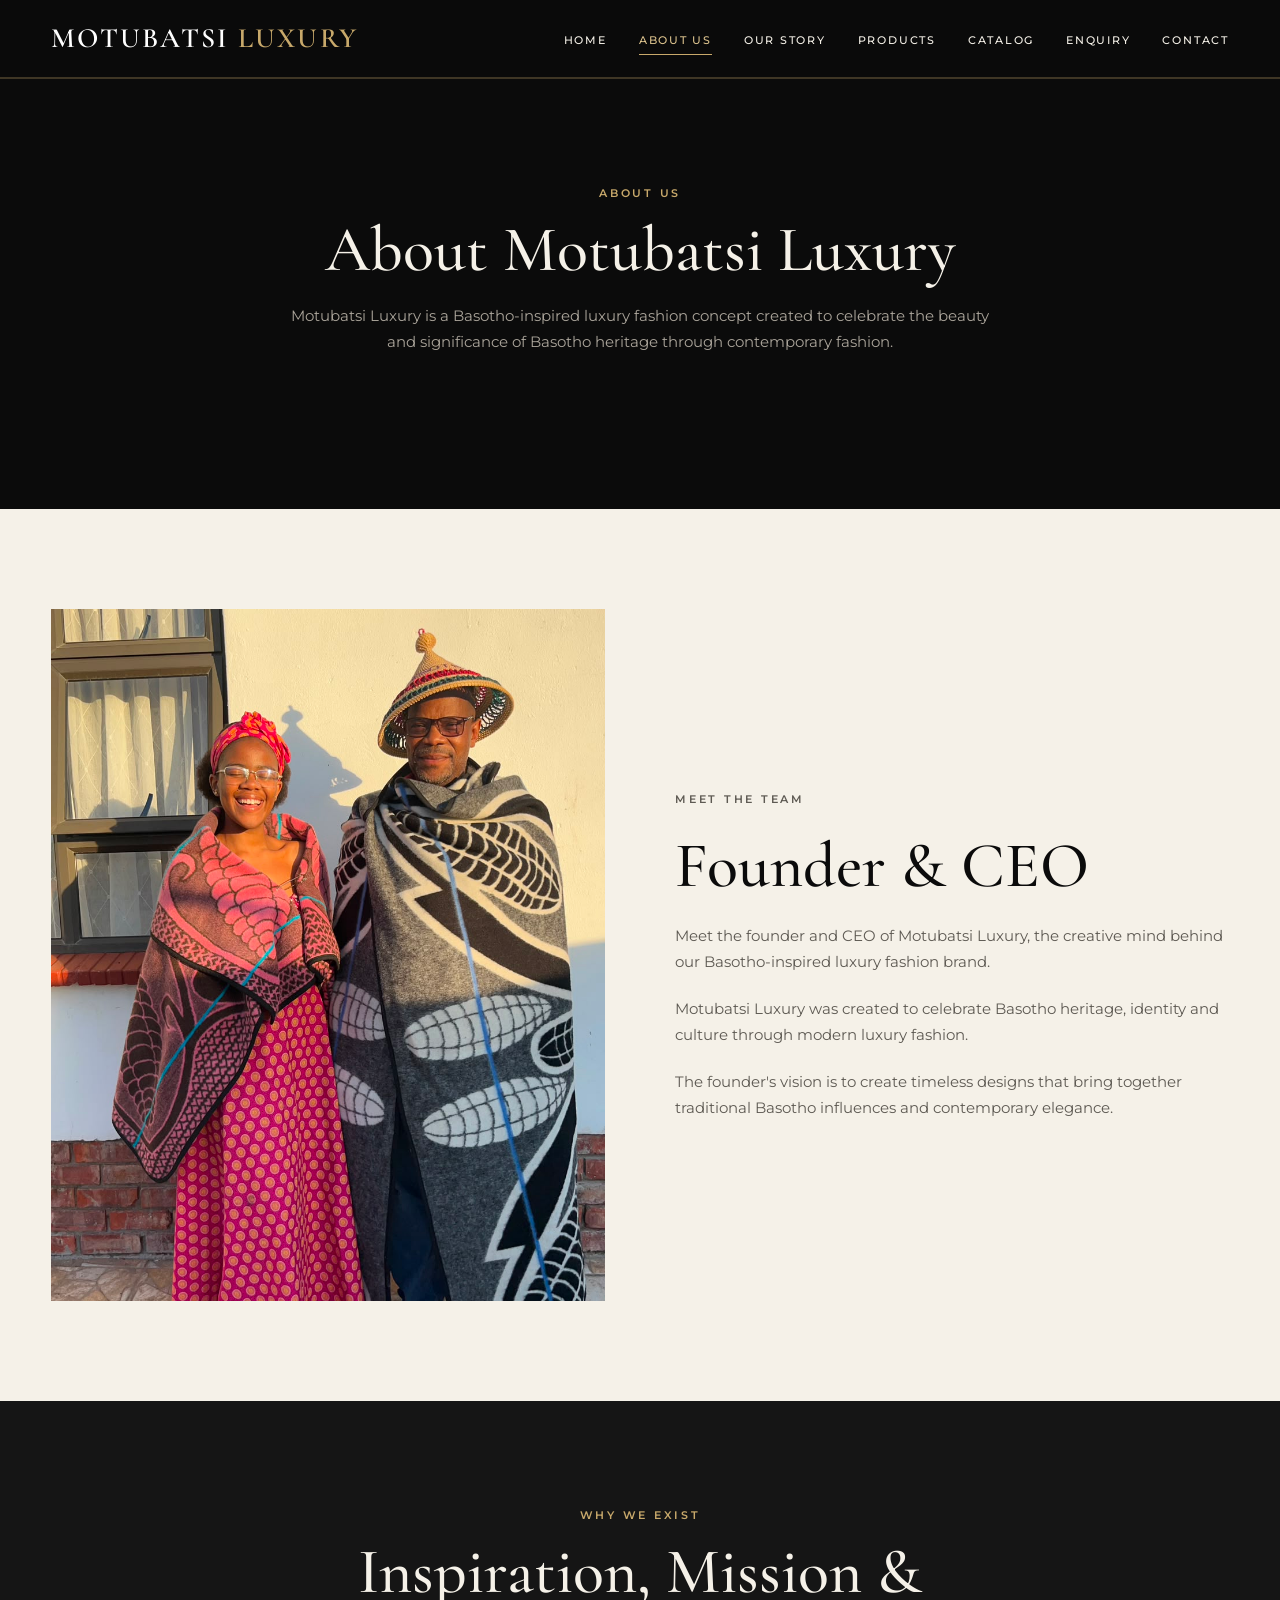
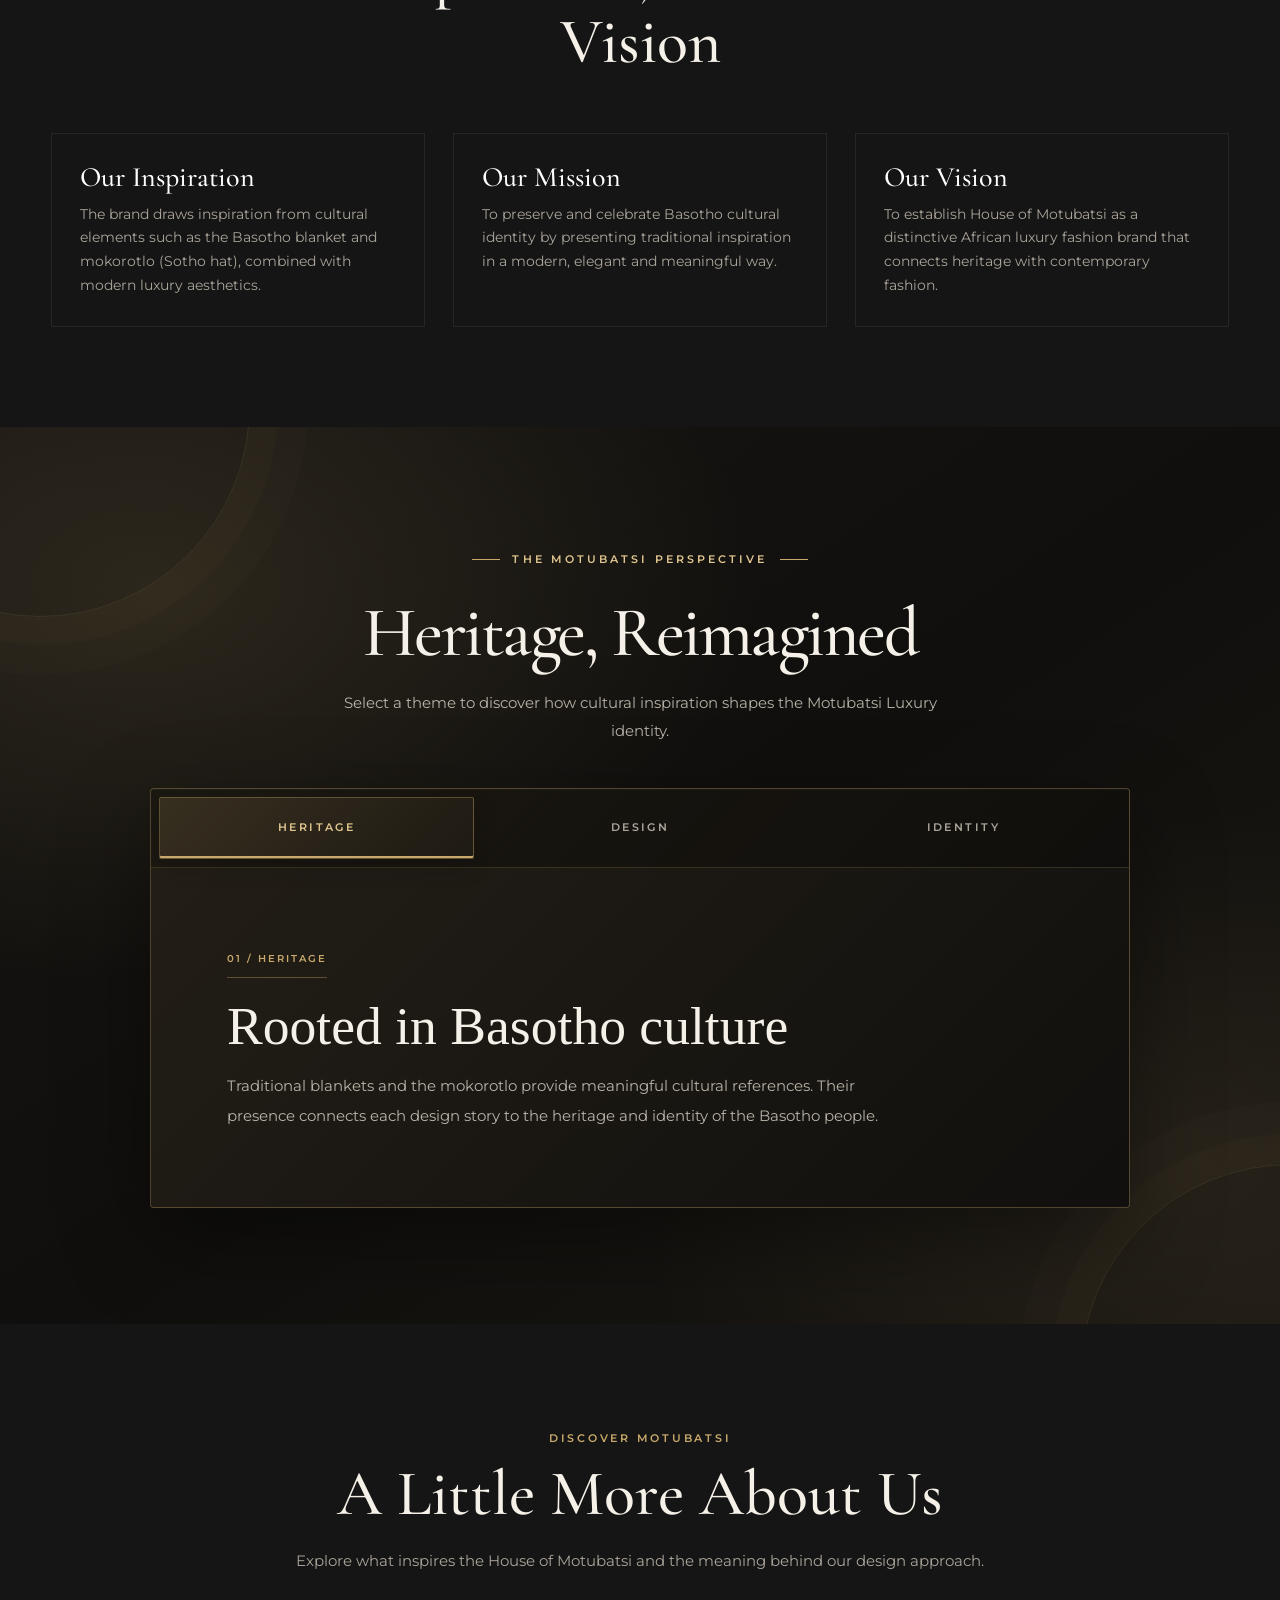
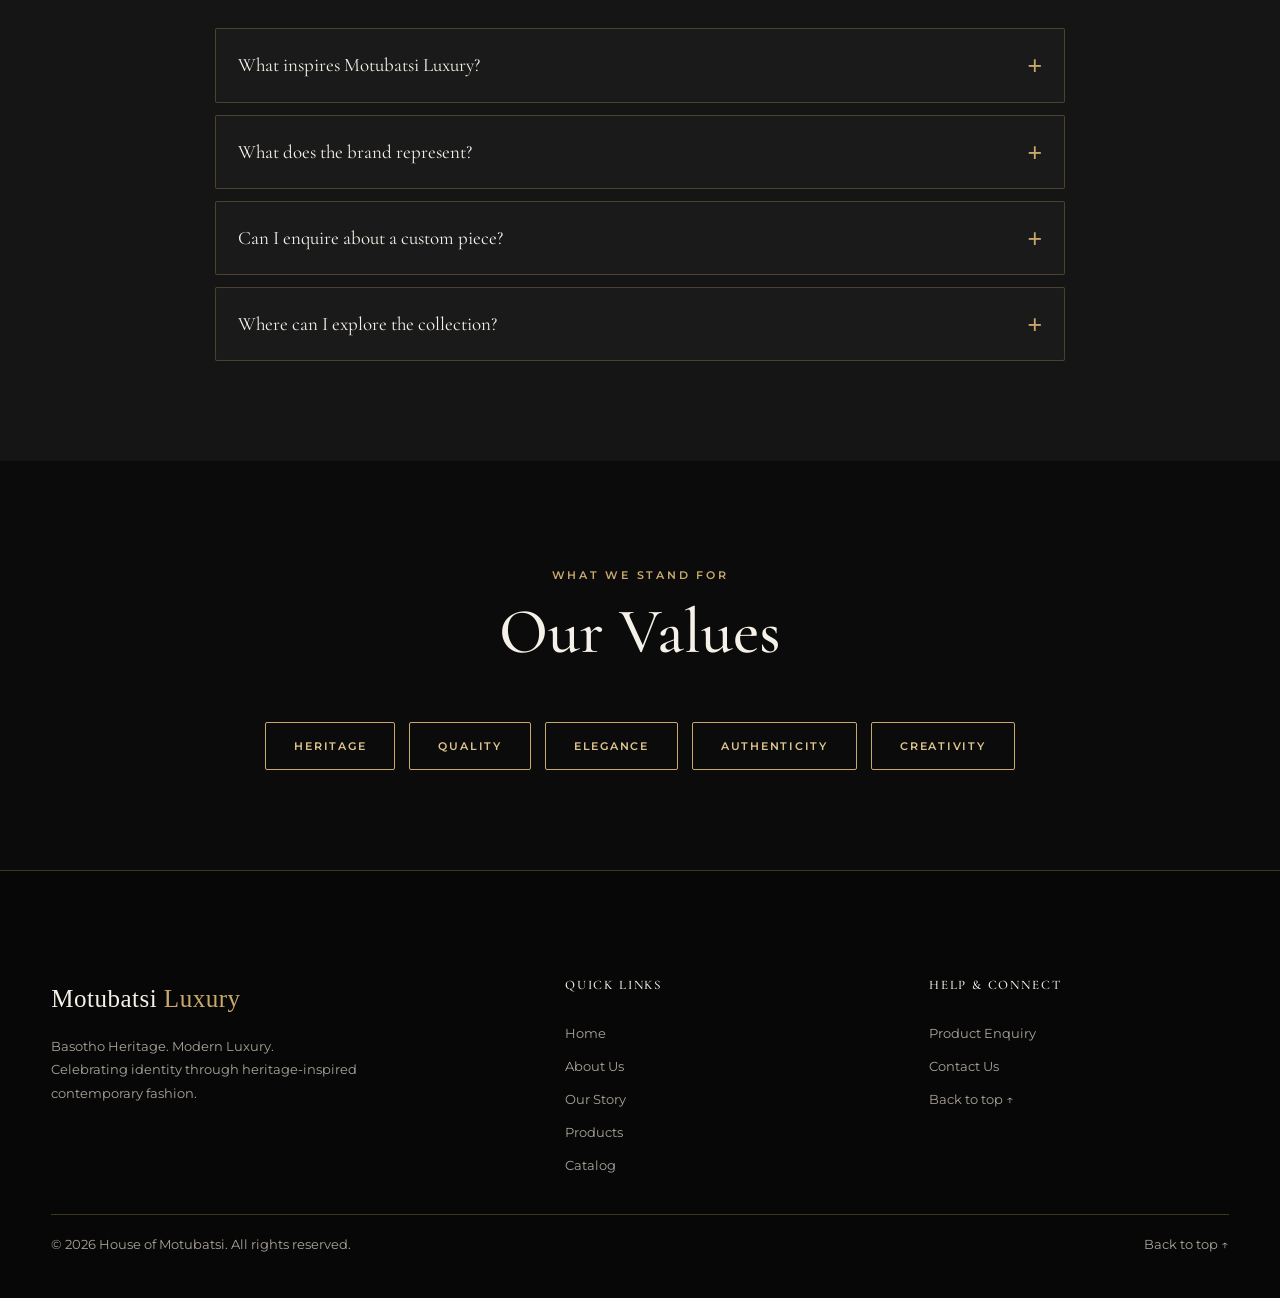
==== commit 99df9b77: "Add a consistent favicon across all site pages" ====
--- a/pages/about.html
+++ b/pages/about.html
@@ -9,7 +9,7 @@
     <meta name="description" content="Learn about House of Motubatsi and its Basotho-inspired luxury fashion concept.">
     <!-- Provides a description of the page for search engines and previews. -->
     <link rel="stylesheet" href="../assets/css/styles.css">
-    <link rel="icon" src="../assets/images/logo.jpeg">
+        <link rel="icon" type="image/jpeg" href="../assets/images/logo.jpeg">
     <!-- Connects this page to the main stylesheet. -->
     <title>Motubatsi Luxury | About Us</title>
     <!-- Sets the title displayed in the browser tab. -->
--- a/assets/css/styles.css
+++ b/assets/css/styles.css
@@ -1861,3 +1861,22 @@
     .brand-tabs-section .brand-tab,
     .brand-tabs-section .brand-tab-panel { animation: none !important; transition: none !important; }
 }
+
+/* Accessible skip navigation and shared footer layout */
+.skip-link{position:absolute;z-index:100000;top:10px;left:10px;padding:12px 18px;transform:translateY(-160%);border:1px solid var(--gold);background:#171512;color:var(--cream);font-weight:600;text-decoration:none;transition:transform 180ms ease}
+.skip-link:focus{transform:translateY(0);outline:2px solid var(--gold-light);outline-offset:3px}
+#main-content:focus{outline:none}
+#top{scroll-behavior:smooth}
+.site-footer .footer-grid{display:grid;grid-template-columns:1.5fr 1fr 1fr;gap:clamp(28px,5vw,72px);padding:52px 0 38px}
+.footer-brand-name{display:inline-block;margin-bottom:14px;color:var(--cream);font-family:Georgia,"Times New Roman",serif;font-size:25px;text-decoration:none;letter-spacing:.02em}
+.footer-brand-name span{color:var(--gold)}
+.site-footer .footer-brand p,.footer-note{max-width:330px;color:var(--muted);line-height:1.8}
+.site-footer .footer-title{margin:0 0 18px;color:var(--cream);font-size:13px;letter-spacing:.14em;text-transform:uppercase}
+.site-footer .footer-links{display:flex;flex-direction:column;align-items:flex-start;gap:11px}
+.site-footer .footer-links a,.back-to-top{color:var(--muted);font-size:13px;text-decoration:none;transition:color 180ms ease,transform 180ms ease}
+.site-footer .footer-links a:hover,.site-footer .footer-links a:focus-visible,.back-to-top:hover,.back-to-top:focus-visible{color:var(--gold-light);transform:translateX(3px)}
+.site-footer .footer-bottom{display:flex;align-items:center;justify-content:space-between;gap:18px;padding:18px 0;border-top:1px solid var(--border);color:var(--muted);font-size:12px}
+.site-footer .footer-bottom p{margin:0}
+@media(max-width:700px){.site-footer .footer-grid{grid-template-columns:repeat(2,minmax(0,1fr))}.site-footer .footer-brand{grid-column:1/-1}}
+@media(max-width:420px){.site-footer .footer-grid{grid-template-columns:1fr}.site-footer .footer-brand{grid-column:auto}.site-footer .footer-bottom{align-items:flex-start;flex-direction:column}}
+@media(prefers-reduced-motion:reduce){.skip-link,.site-footer .footer-links a,.back-to-top{transition:none!important}#top{scroll-behavior:auto}}
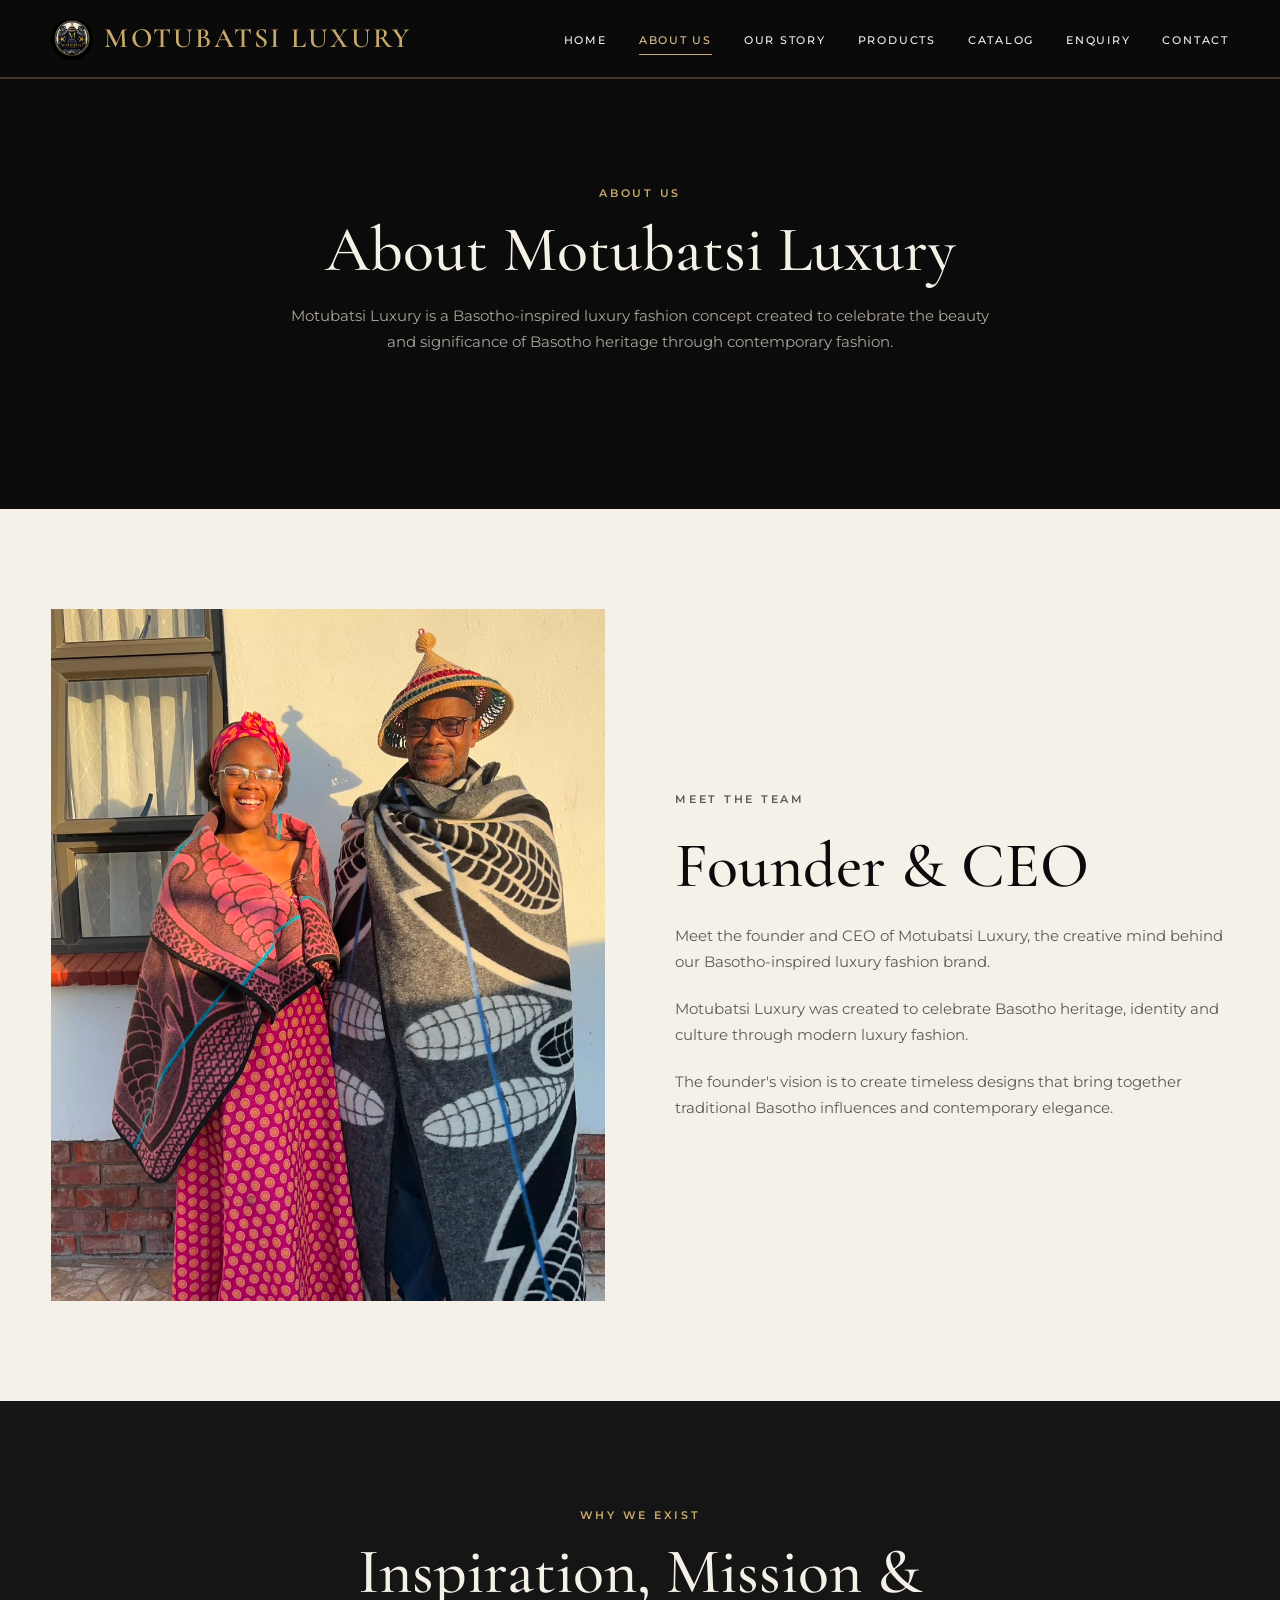
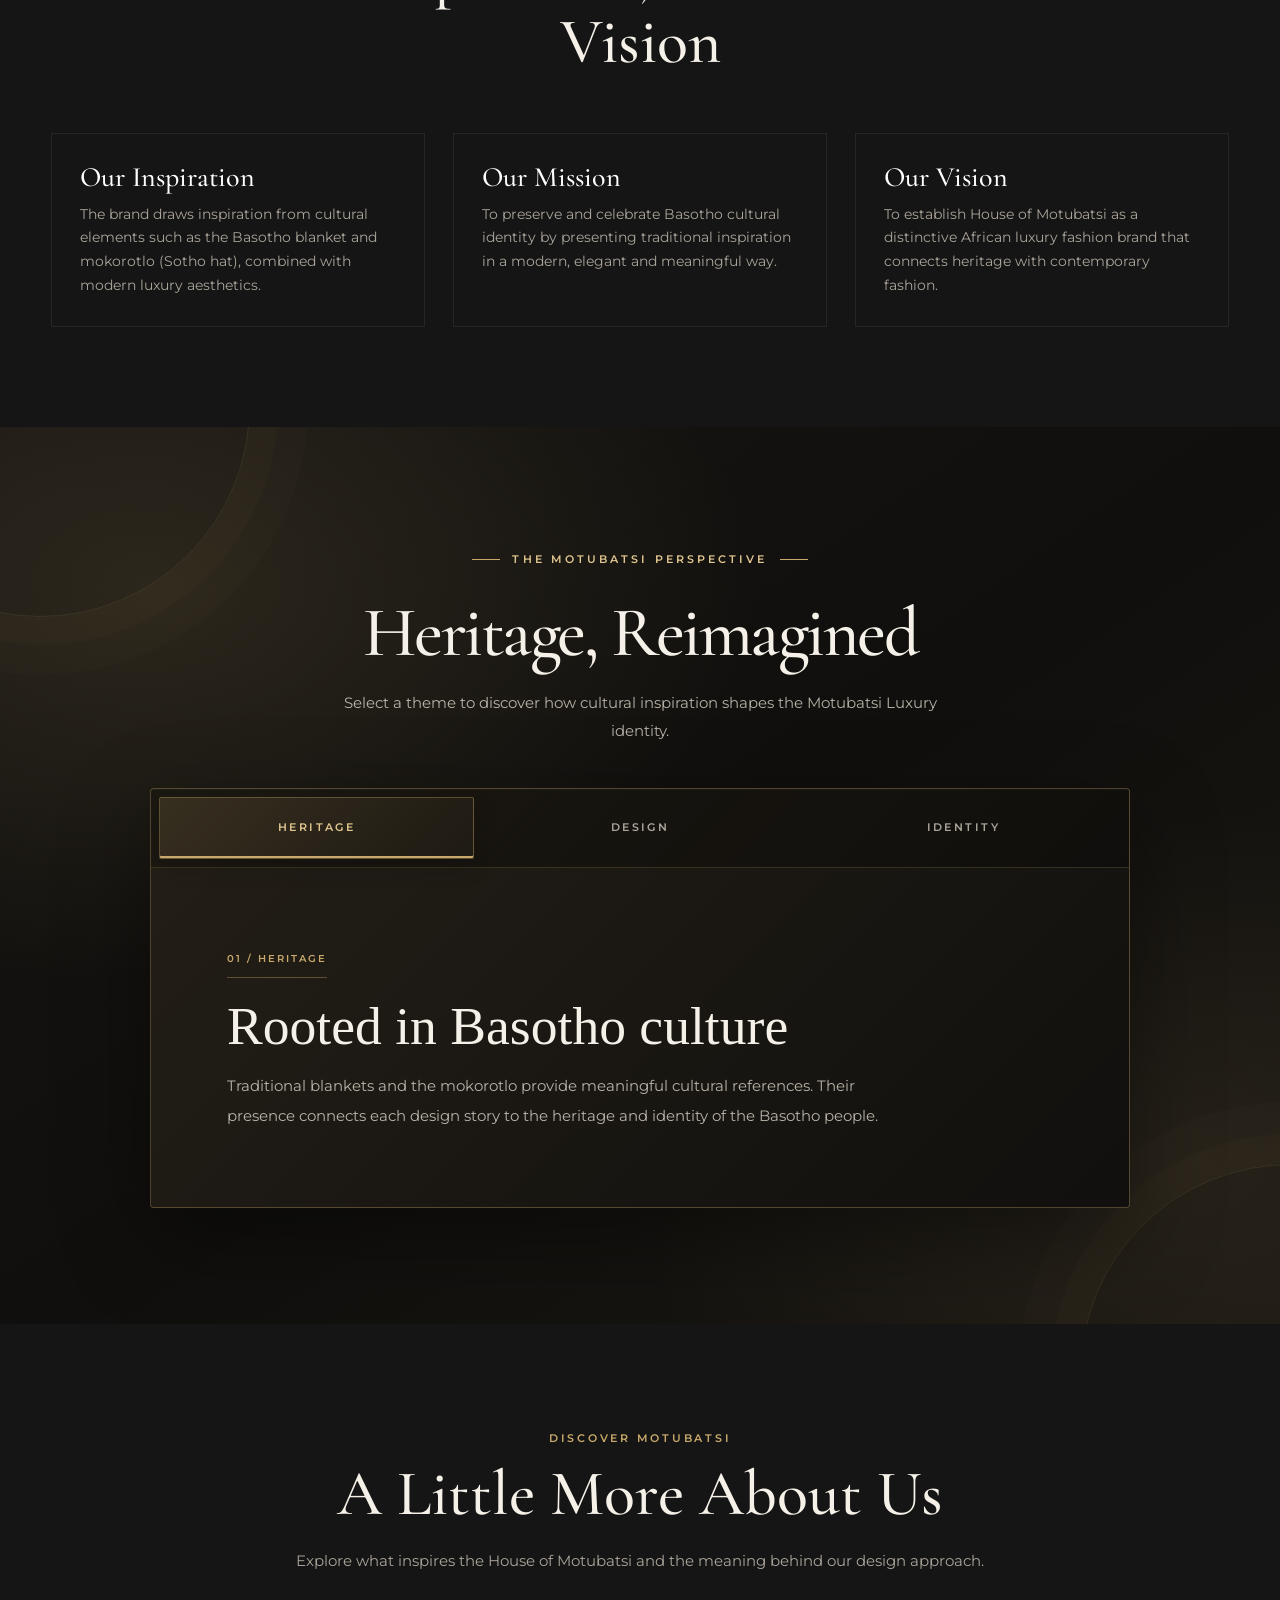
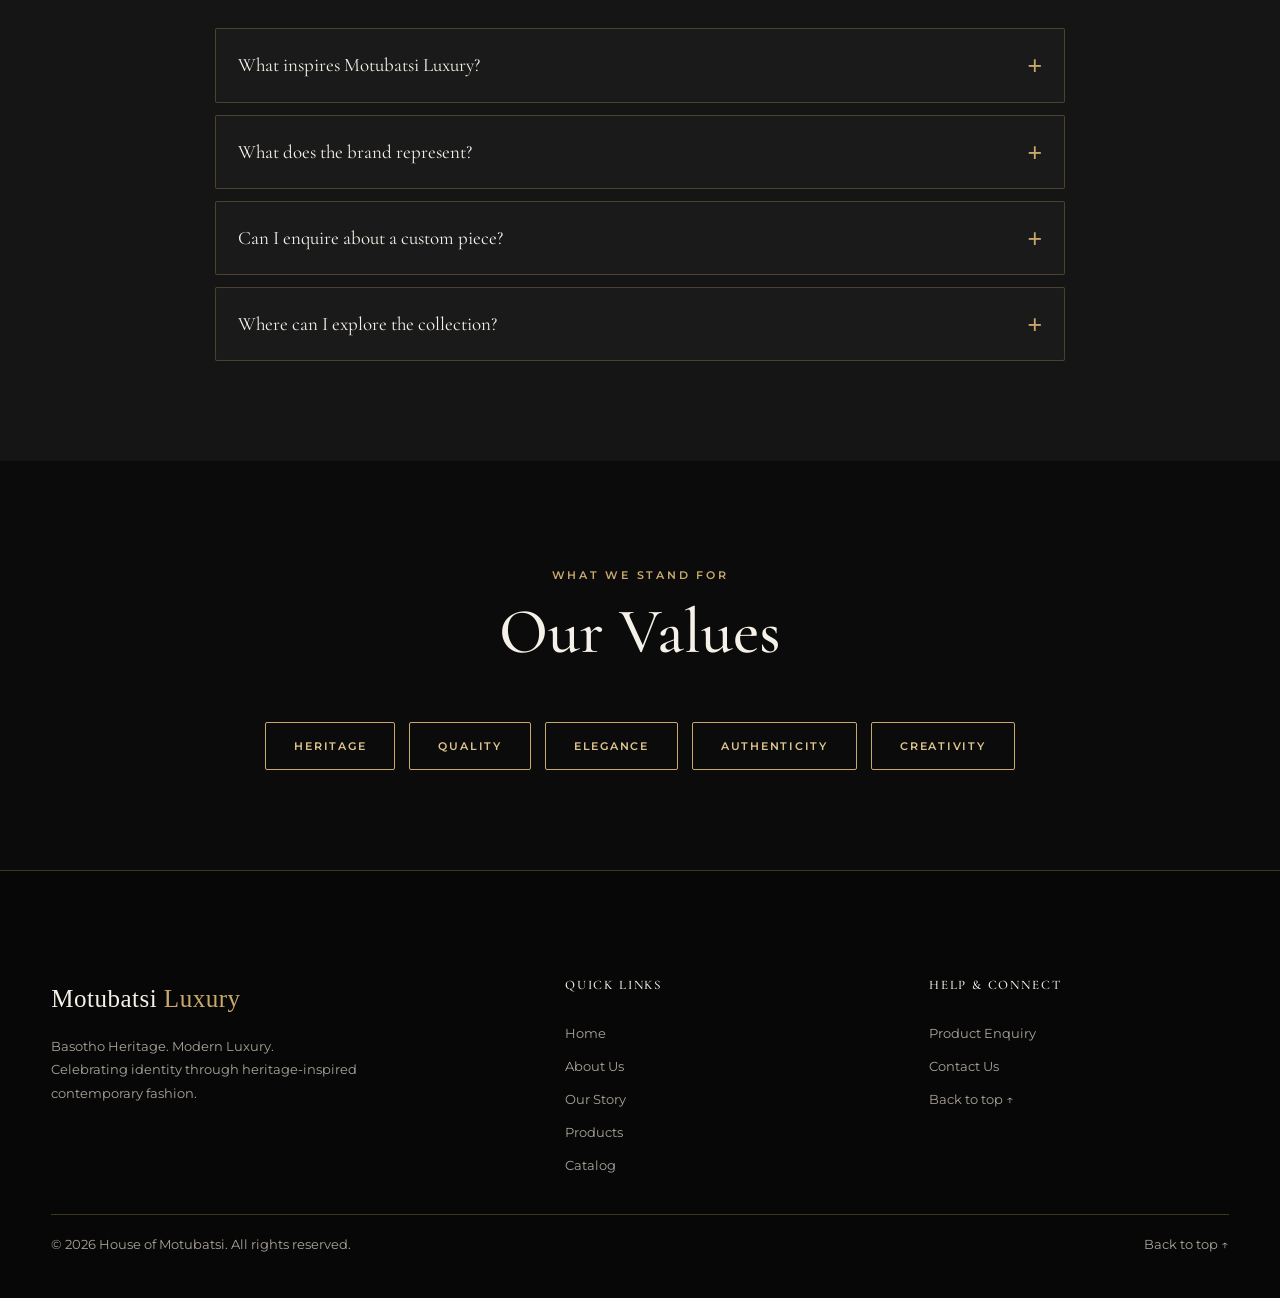
==== commit 36e4a660: "Add logo beside the site wordmark" ====
--- a/pages/about.html
+++ b/pages/about.html
@@ -11,7 +11,18 @@
     <link rel="stylesheet" href="../assets/css/styles.css">
         <link rel="icon" type="image/jpeg" href="../assets/images/logo.jpeg">
     <!-- Connects this page to the main stylesheet. -->
-    <title>Motubatsi Luxury | About Us</title>
+    <meta name="robots" content="index, follow, max-image-preview:large">
+    <meta name="theme-color" content="#171512">
+    <meta property="og:type" content="website">
+    <meta property="og:site_name" content="Motubatsi Luxury">
+    <meta property="og:locale" content="en_ZA">
+    <meta property="og:title" content="About Motubatsi Luxury | Basotho Heritage & Design">
+    <meta property="og:description" content="Meet Motubatsi Luxury and discover our Basotho-inspired design philosophy, values and commitment to celebrating cultural identity through modern fashion.">
+    <meta name="twitter:card" content="summary">
+    <meta name="twitter:title" content="About Motubatsi Luxury | Basotho Heritage & Design">
+    <meta name="twitter:description" content="Meet Motubatsi Luxury and discover our Basotho-inspired design philosophy, values and commitment to celebrating cultural identity through modern fashion.">
+
+    <title>About Motubatsi Luxury | Basotho Heritage & Design</title>
     <!-- Sets the title displayed in the browser tab. -->
 </head>
 <body id="top">
@@ -26,7 +37,7 @@
             <div class="nav-container">
                 
                 <!-- Creates the clickable brand logo and links it to the homepage. -->
-                <a href="../index.html" class="brand">Motubatsi <span>Luxury</span></a>
+                <a href="../index.html" class="brand"><img class="brand-logo" src="../assets/images/logo.jpeg" alt="" width="42" height="42"><span class="brand-wordmark">Motubatsi <span>Luxury</span></span></a>
                 <!-- Highlights the word "Luxury" using the stylesheet's span styling. -->
 
                 <!-- Begins the main navigation menu. -->
--- a/assets/css/styles.css
+++ b/assets/css/styles.css
@@ -1880,3 +1880,12 @@
 @media(max-width:700px){.site-footer .footer-grid{grid-template-columns:repeat(2,minmax(0,1fr))}.site-footer .footer-brand{grid-column:1/-1}}
 @media(max-width:420px){.site-footer .footer-grid{grid-template-columns:1fr}.site-footer .footer-brand{grid-column:auto}.site-footer .footer-bottom{align-items:flex-start;flex-direction:column}}
 @media(prefers-reduced-motion:reduce){.skip-link,.site-footer .footer-links a,.back-to-top{transition:none!important}#top{scroll-behavior:auto}}
+
+
+/* Brand mark beside the wordmark */
+.brand { display: inline-flex; align-items: center; gap: 0.7rem; }
+.brand-logo { display: block; width: 42px; height: 42px; flex: 0 0 42px; object-fit: contain; border-radius: 50%; }
+@media (max-width: 480px) {
+  .brand { gap: 0.45rem; }
+  .brand-logo { width: 34px; height: 34px; flex-basis: 34px; }
+}
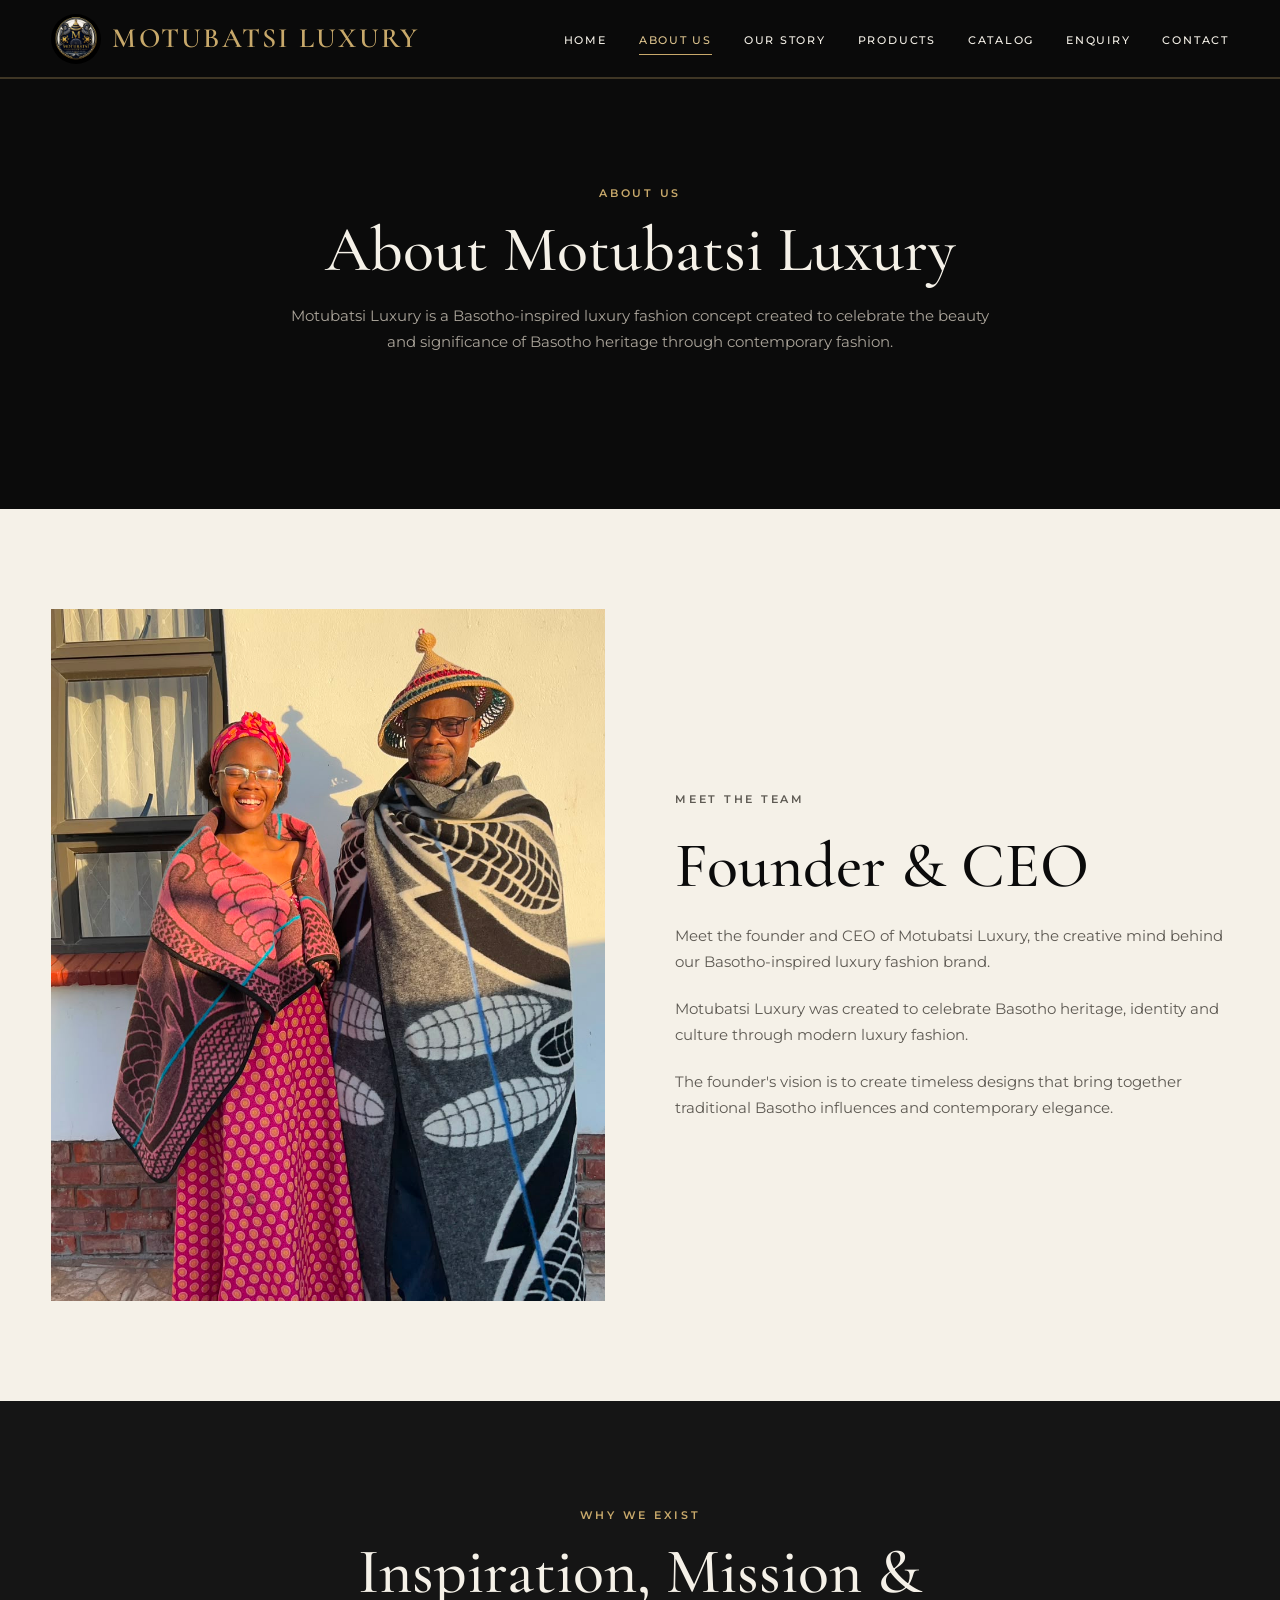
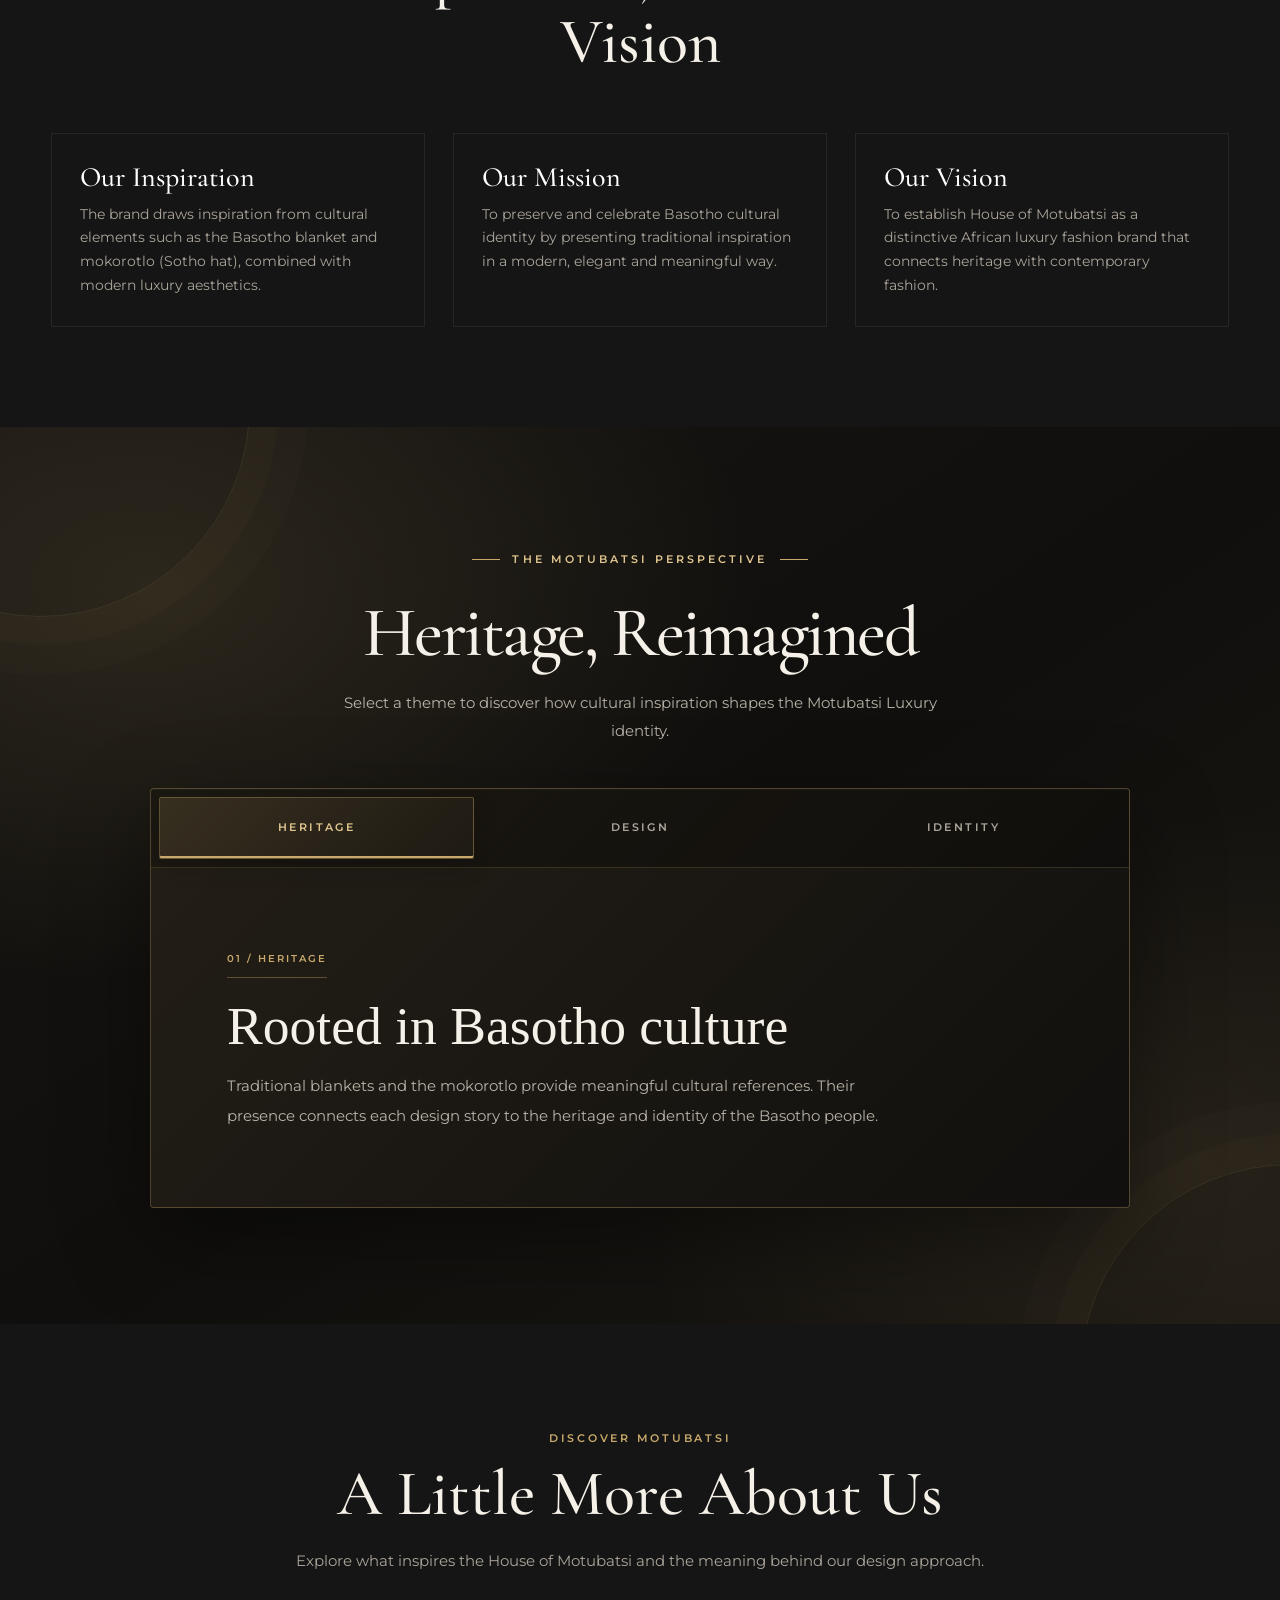
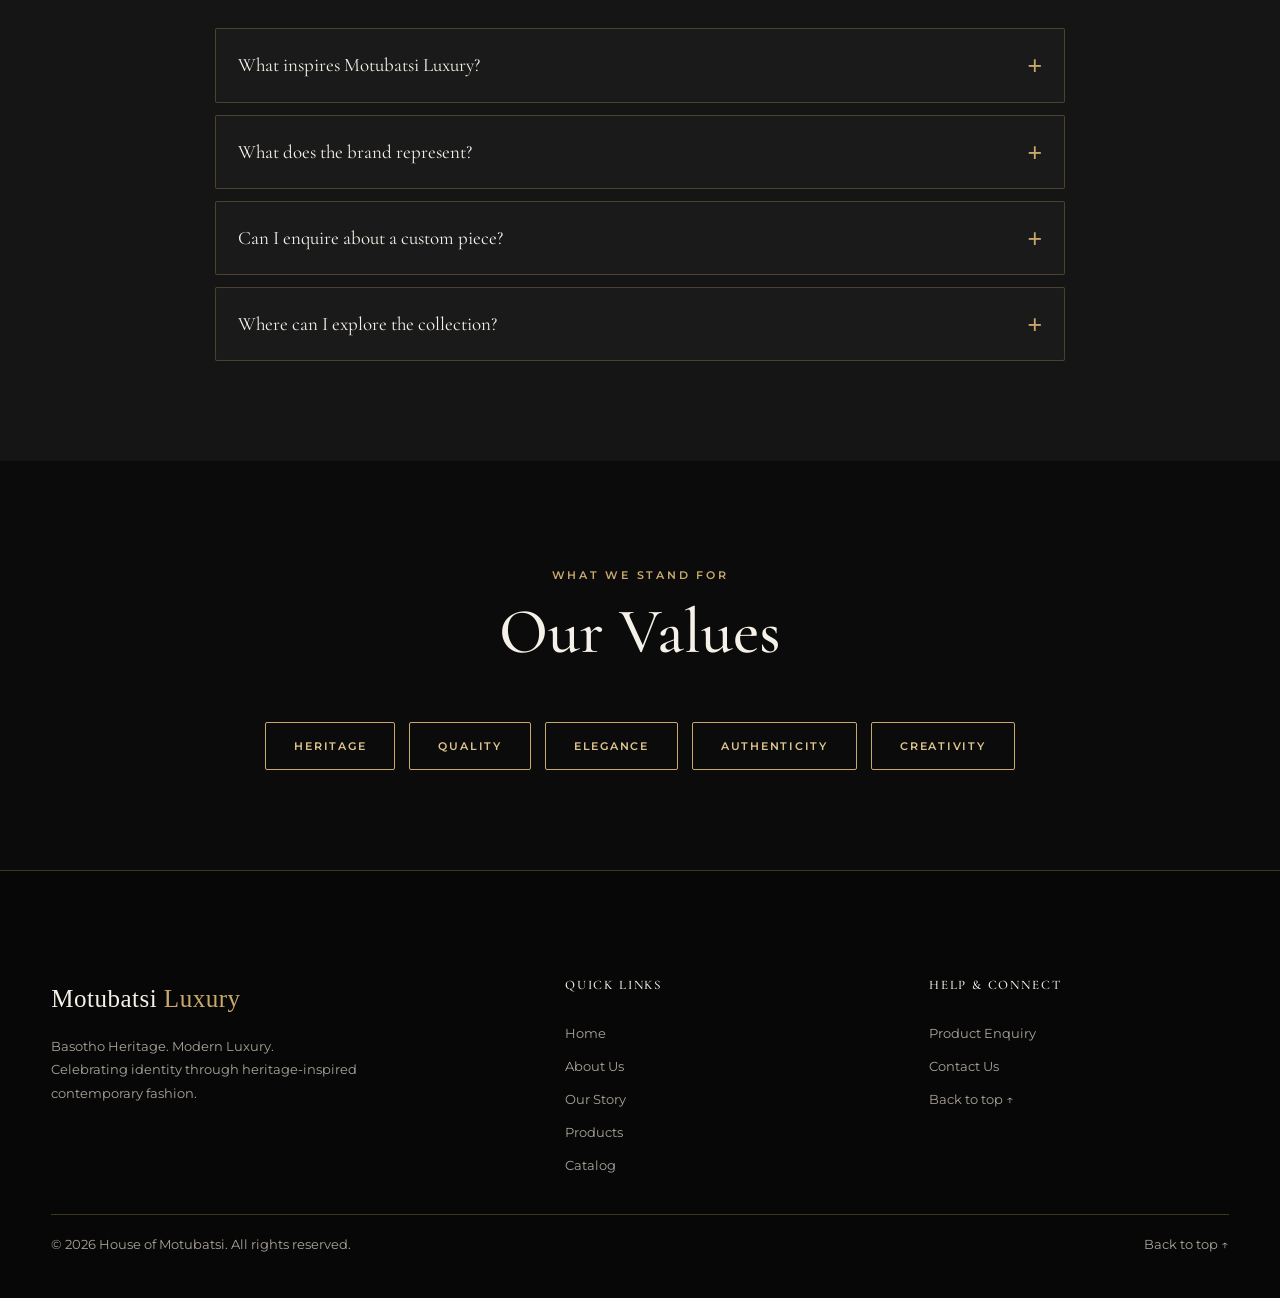
==== commit 37e876fc: "Use the brand logo as the site favicon" ====
--- a/assets/css/styles.css
+++ b/assets/css/styles.css
@@ -1884,8 +1884,8 @@
 
 /* Brand mark beside the wordmark */
 .brand { display: inline-flex; align-items: center; gap: 0.7rem; }
-.brand-logo { display: block; width: 42px; height: 42px; flex: 0 0 42px; object-fit: contain; border-radius: 50%; }
+.brand-logo { display: block; width: 50px; height: 50px; flex: 0 0 50px; object-fit: contain; border-radius: 50%; }
 @media (max-width: 480px) {
   .brand { gap: 0.45rem; }
-  .brand-logo { width: 34px; height: 34px; flex-basis: 34px; }
-}
+  .brand-logo { width: 40px; height: 40px; flex-basis: 40px; }
+}
